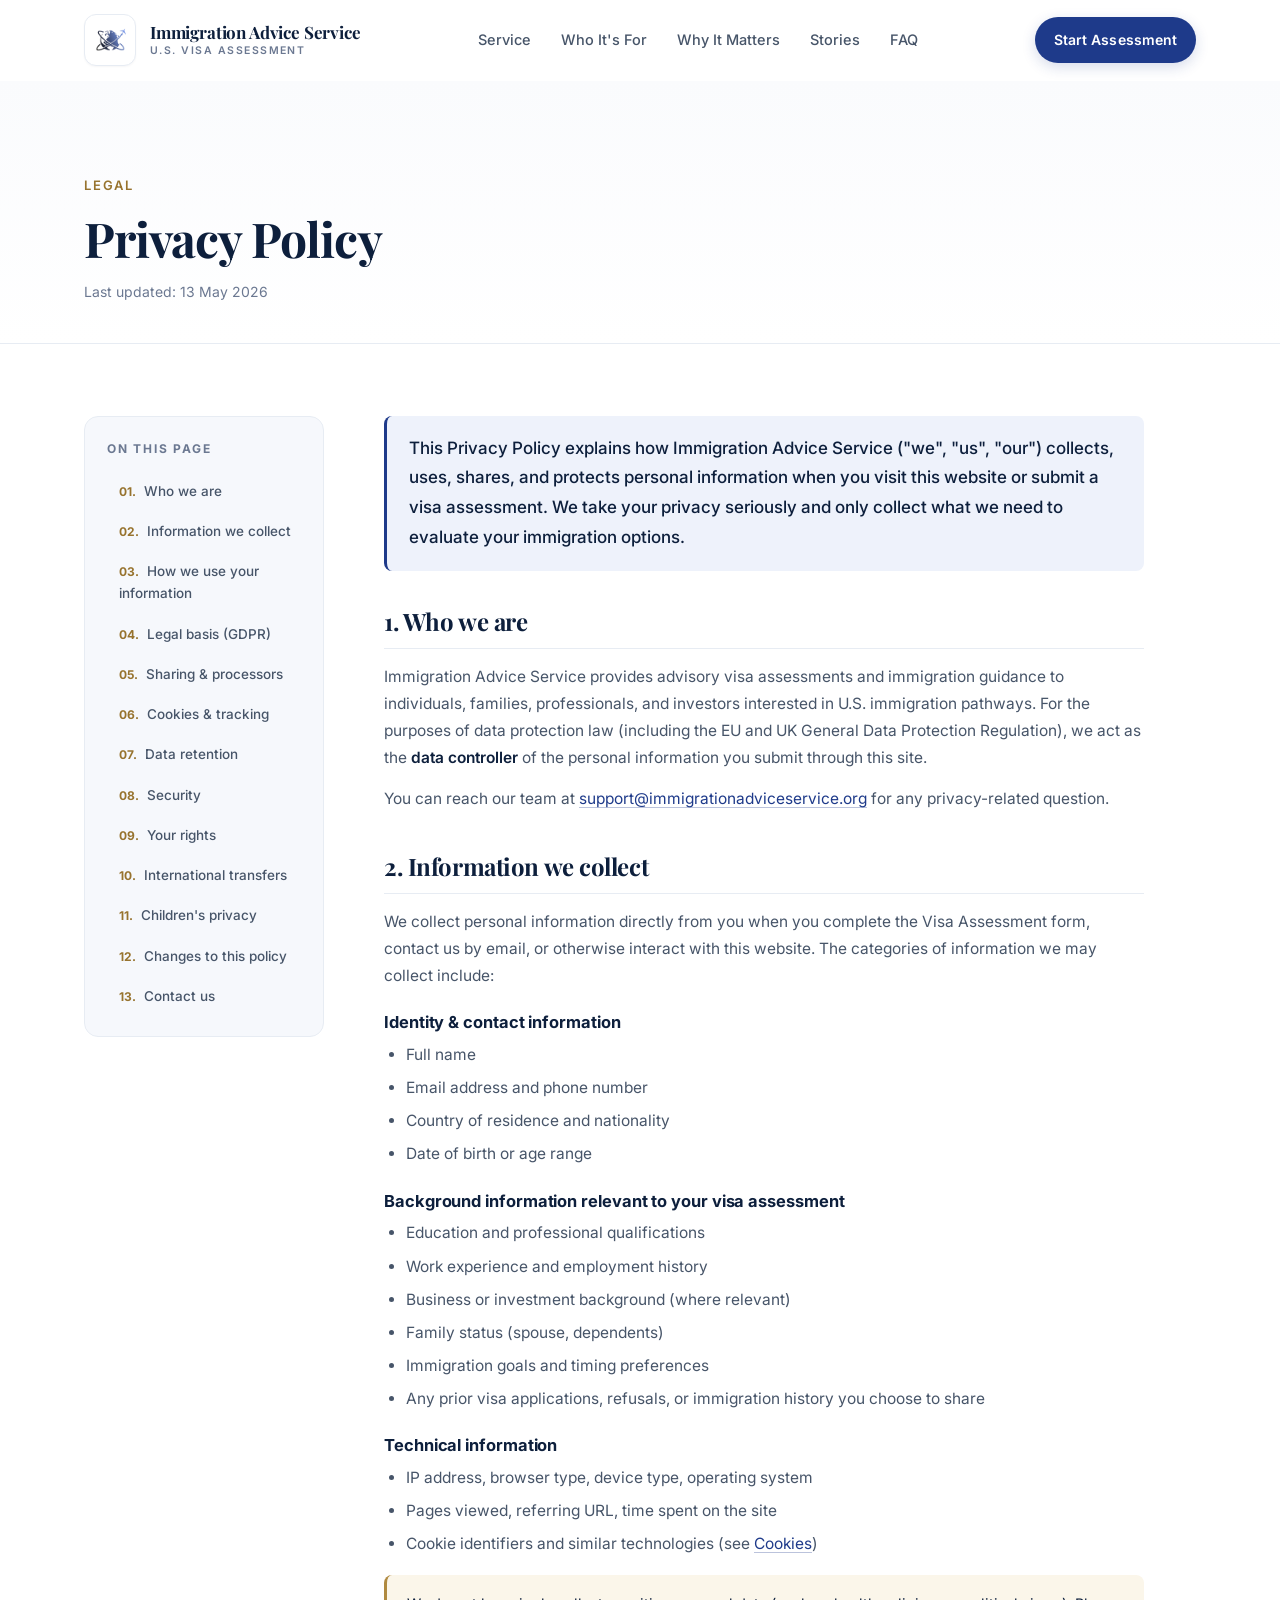
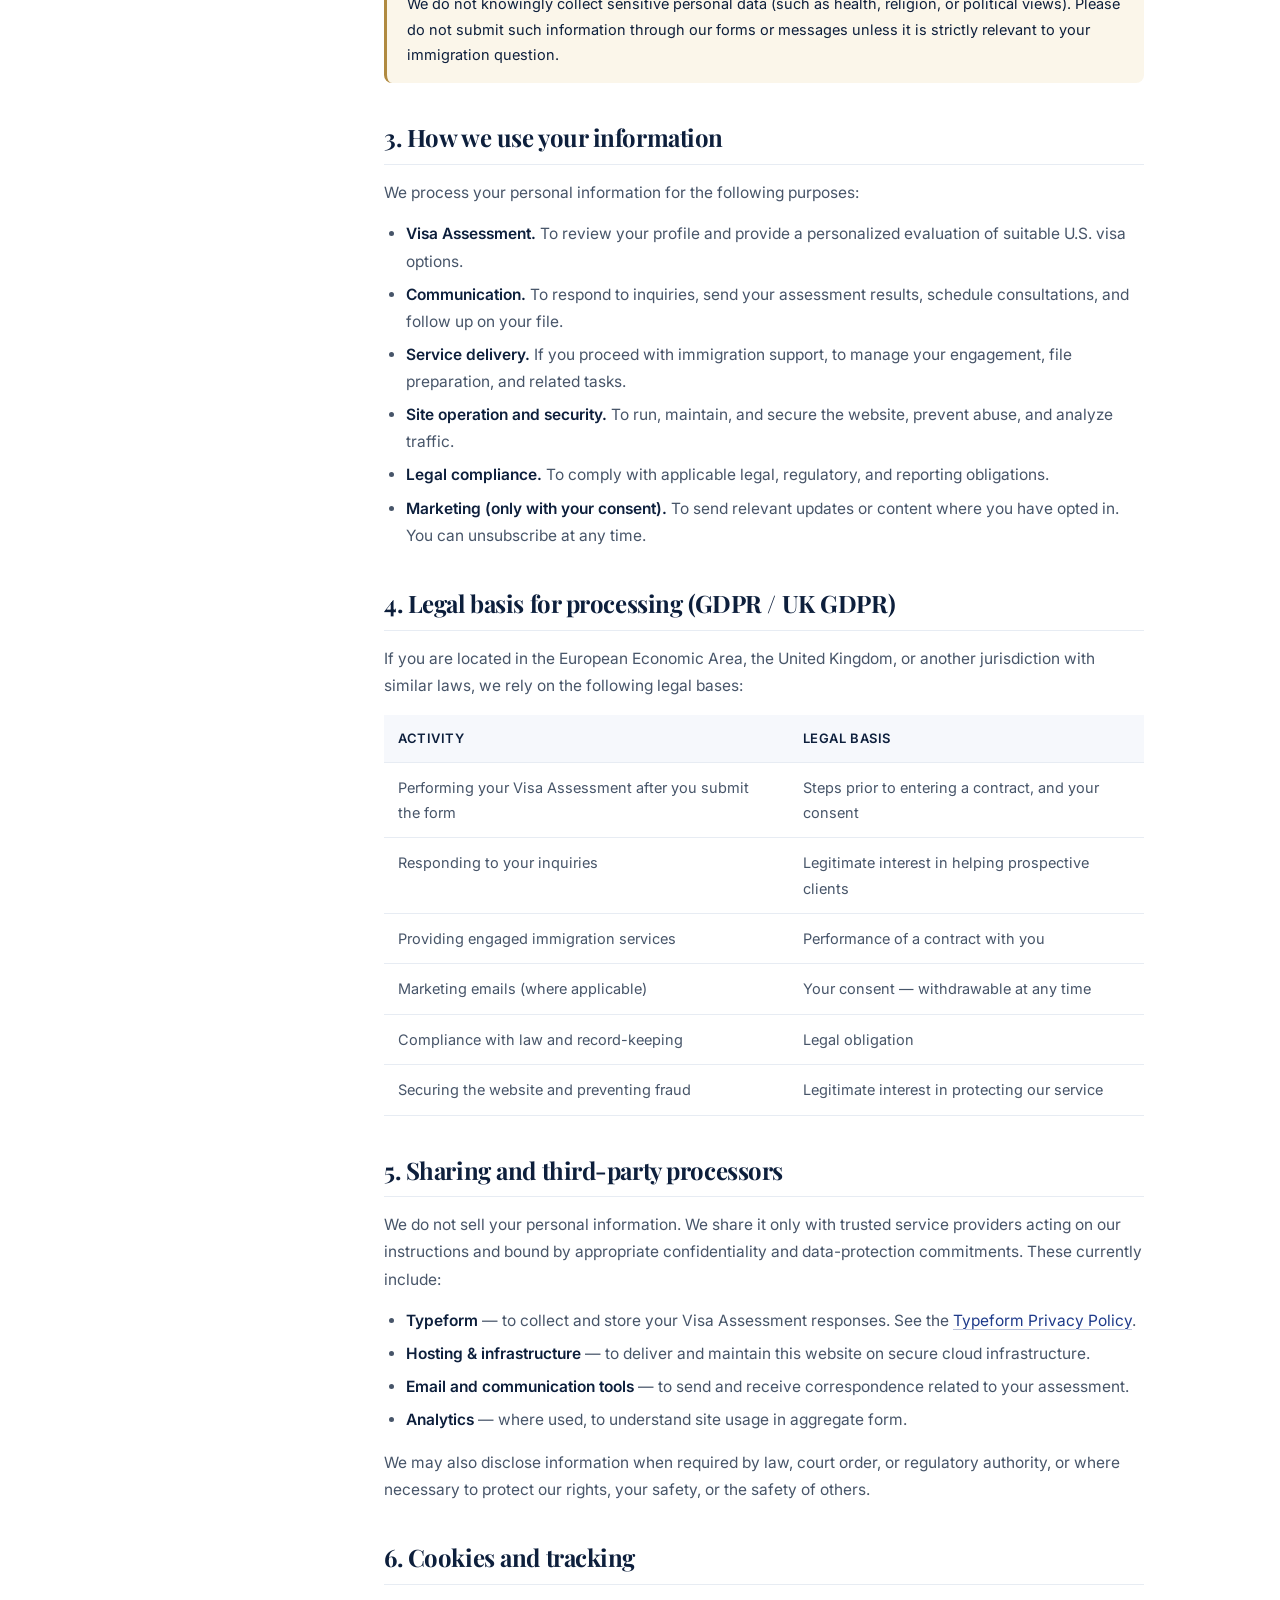
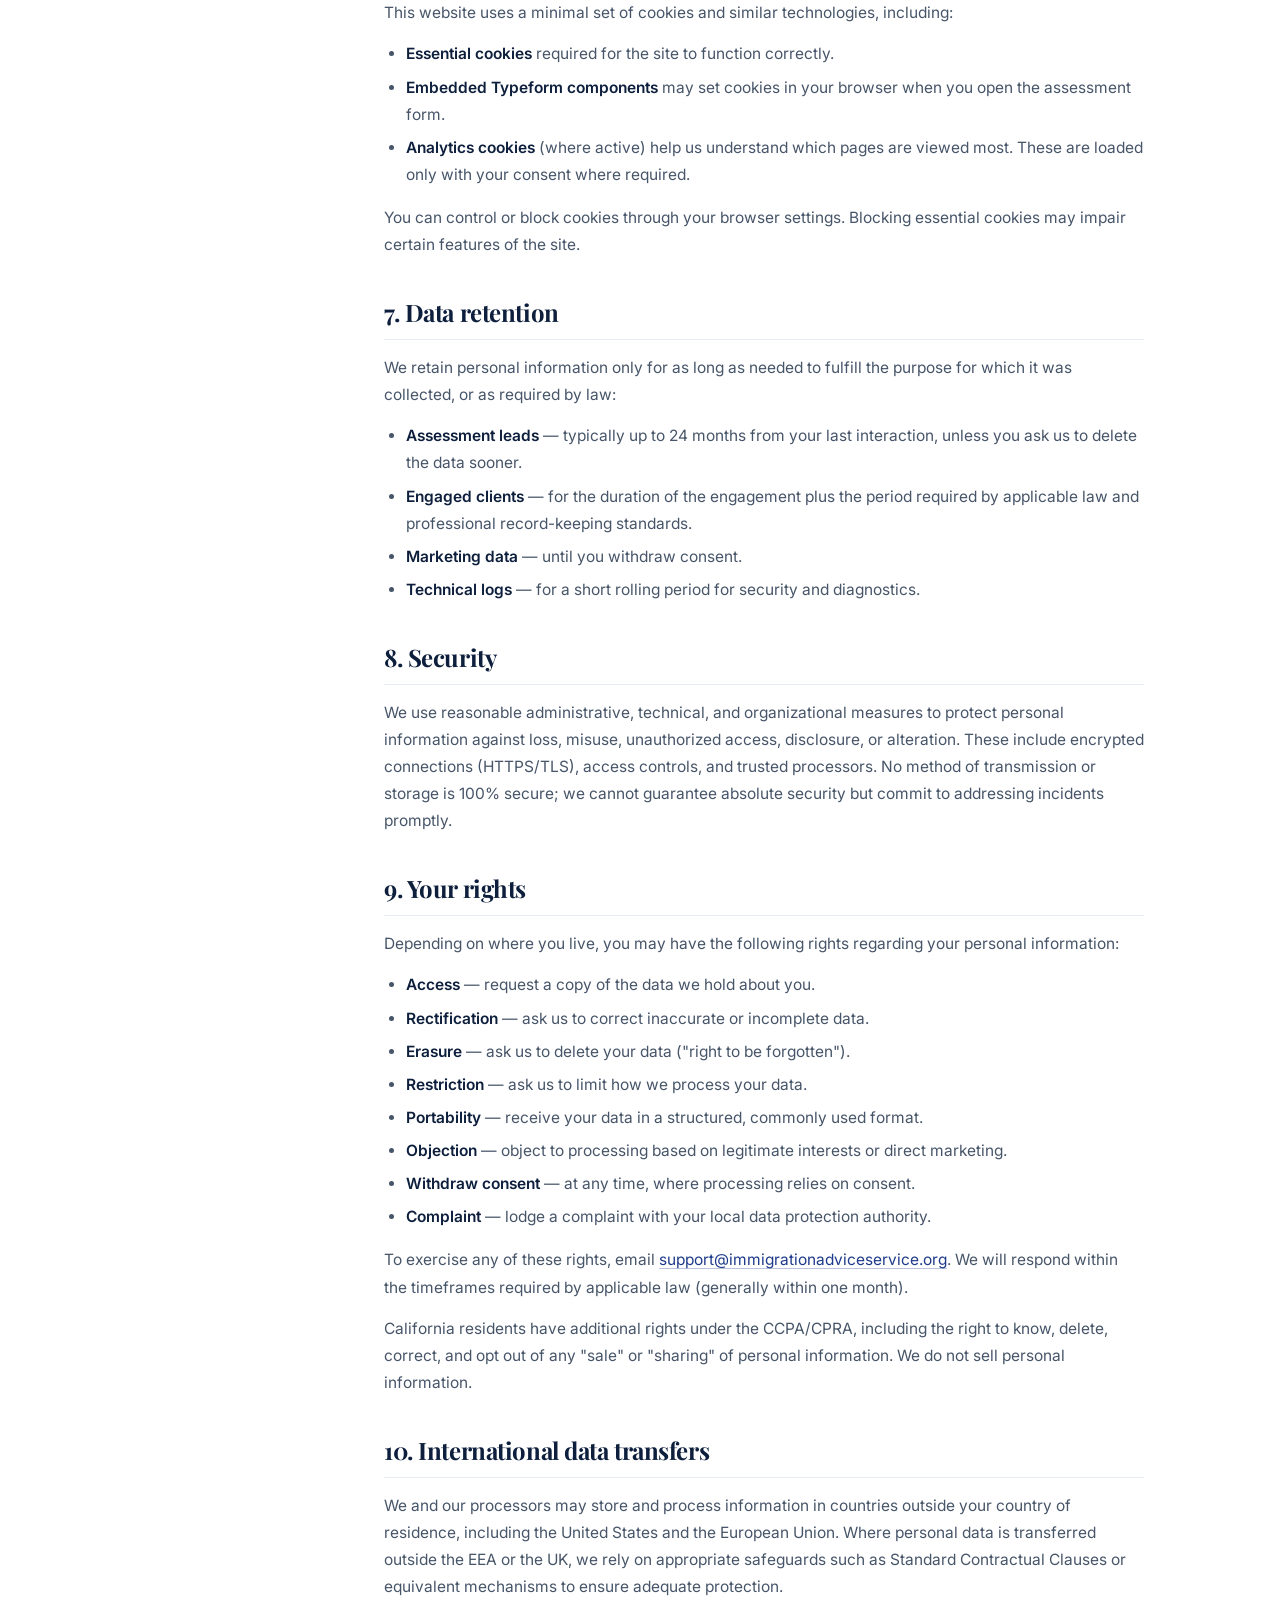
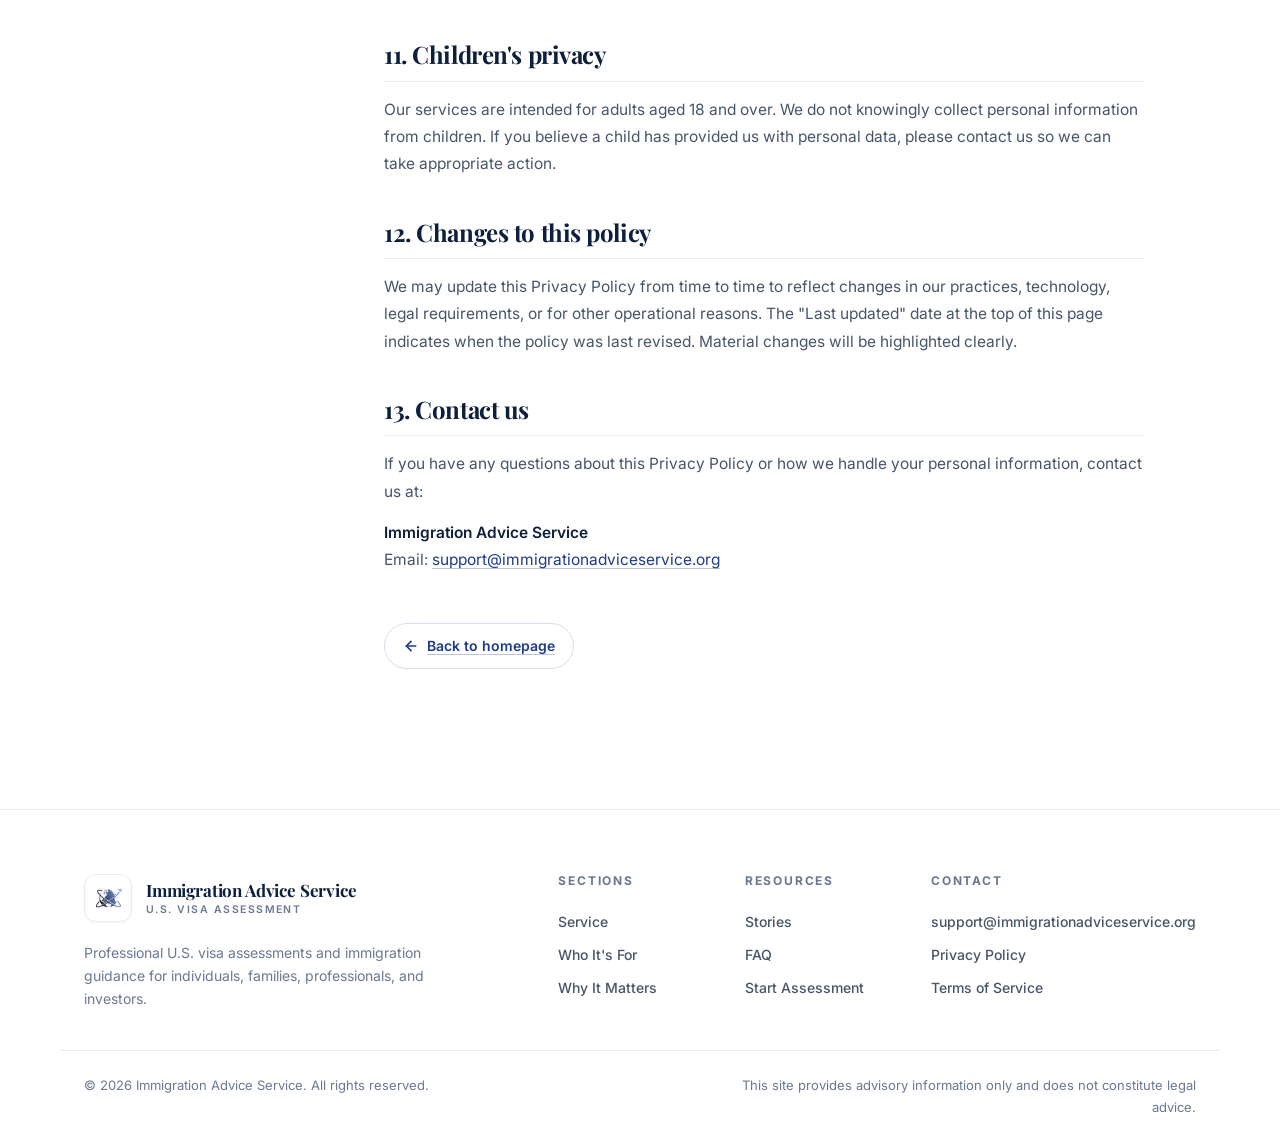
==== privacy.html @ 9b359d8d "Add Privacy Policy and Terms of Service pages - New privacy.html with GDPR, UK GDPR and CCPA-aligned" ====
<!DOCTYPE html>
<html lang="en">
<head>
  <meta charset="UTF-8" />
  <meta name="viewport" content="width=device-width, initial-scale=1.0" />
  <meta name="theme-color" content="#0b2545" />
  <title>Privacy Policy — Immigration Advice Service</title>
  <meta name="description" content="How Immigration Advice Service collects, uses, and protects personal data submitted through visa assessments and other site interactions." />
  <meta name="robots" content="index, follow" />
  <link rel="icon" type="image/png" href="logo.png" />
  <link rel="preconnect" href="https://fonts.googleapis.com" />
  <link rel="preconnect" href="https://fonts.gstatic.com" crossorigin />
  <link href="https://fonts.googleapis.com/css2?family=Inter:wght@400;500;600;700&family=Playfair+Display:wght@600;700&display=swap" rel="stylesheet" />
  <link rel="stylesheet" href="styles.css" />
</head>
<body>

  <!-- ============== HEADER ============== -->
  <header class="site-header" id="siteHeader">
    <div class="container nav-wrap">
      <a href="index.html" class="brand" aria-label="Immigration Advice Service home">
        <span class="brand-logo-wrap">
          <img src="logo.png" alt="" class="brand-logo" width="48" height="48" />
        </span>
        <span class="brand-text">
          <strong>Immigration Advice Service</strong>
          <em>U.S. Visa Assessment</em>
        </span>
      </a>

      <nav class="primary-nav" aria-label="Primary">
        <a href="index.html#service">Service</a>
        <a href="index.html#who">Who It's For</a>
        <a href="index.html#why">Why It Matters</a>
        <a href="index.html#stories">Stories</a>
        <a href="index.html#faq">FAQ</a>
      </nav>

      <div class="nav-cta">
        <a href="https://immiworld.typeform.com/to/nG0FajJG" target="_blank" rel="noopener" data-tf-popup="nG0FajJG" data-tf-iframe-props="title=Visa Assessment" data-tf-medium="snippet" class="btn btn-primary btn-sm">Start Assessment</a>
        <button class="hamburger" id="hamburger" aria-label="Toggle menu" aria-expanded="false" aria-controls="mobileMenu">
          <span></span><span></span><span></span>
        </button>
      </div>
    </div>

    <div class="mobile-menu" id="mobileMenu" hidden>
      <a href="index.html#service">Service</a>
      <a href="index.html#who">Who It's For</a>
      <a href="index.html#why">Why It Matters</a>
      <a href="index.html#stories">Stories</a>
      <a href="index.html#faq">FAQ</a>
      <a href="https://immiworld.typeform.com/to/nG0FajJG" target="_blank" rel="noopener" data-tf-popup="nG0FajJG" data-tf-iframe-props="title=Visa Assessment" data-tf-medium="snippet" class="btn btn-primary">Start Assessment</a>
    </div>
  </header>

  <main>

    <!-- ============== HERO ============== -->
    <section class="legal-hero">
      <div class="container">
        <span class="eyebrow">Legal</span>
        <h1>Privacy Policy</h1>
        <p class="legal-meta">Last updated: 13 May 2026</p>
      </div>
    </section>

    <!-- ============== CONTENT ============== -->
    <section class="legal-section">
      <div class="container">
        <div class="legal-layout">

          <aside class="legal-toc" aria-label="Table of contents">
            <strong>On this page</strong>
            <ol>
              <li><a href="#who-we-are">Who we are</a></li>
              <li><a href="#what-we-collect">Information we collect</a></li>
              <li><a href="#how-we-use">How we use your information</a></li>
              <li><a href="#legal-basis">Legal basis (GDPR)</a></li>
              <li><a href="#sharing">Sharing & processors</a></li>
              <li><a href="#cookies">Cookies & tracking</a></li>
              <li><a href="#retention">Data retention</a></li>
              <li><a href="#security">Security</a></li>
              <li><a href="#your-rights">Your rights</a></li>
              <li><a href="#transfers">International transfers</a></li>
              <li><a href="#children">Children's privacy</a></li>
              <li><a href="#changes">Changes to this policy</a></li>
              <li><a href="#contact">Contact us</a></li>
            </ol>
          </aside>

          <article class="legal-content">

            <p class="lead-text">
              This Privacy Policy explains how Immigration Advice Service ("we", "us", "our") collects, uses, shares, and protects personal information when you visit this website or submit a visa assessment. We take your privacy seriously and only collect what we need to evaluate your immigration options.
            </p>

            <section id="who-we-are">
              <h2>1. Who we are</h2>
              <p>
                Immigration Advice Service provides advisory visa assessments and immigration guidance to individuals, families, professionals, and investors interested in U.S. immigration pathways. For the purposes of data protection law (including the EU and UK General Data Protection Regulation), we act as the <strong>data controller</strong> of the personal information you submit through this site.
              </p>
              <p>
                You can reach our team at <a href="mailto:support@immigrationadviceservice.org">support@immigrationadviceservice.org</a> for any privacy-related question.
              </p>
            </section>

            <section id="what-we-collect">
              <h2>2. Information we collect</h2>
              <p>We collect personal information directly from you when you complete the Visa Assessment form, contact us by email, or otherwise interact with this website. The categories of information we may collect include:</p>

              <h3>Identity & contact information</h3>
              <ul>
                <li>Full name</li>
                <li>Email address and phone number</li>
                <li>Country of residence and nationality</li>
                <li>Date of birth or age range</li>
              </ul>

              <h3>Background information relevant to your visa assessment</h3>
              <ul>
                <li>Education and professional qualifications</li>
                <li>Work experience and employment history</li>
                <li>Business or investment background (where relevant)</li>
                <li>Family status (spouse, dependents)</li>
                <li>Immigration goals and timing preferences</li>
                <li>Any prior visa applications, refusals, or immigration history you choose to share</li>
              </ul>

              <h3>Technical information</h3>
              <ul>
                <li>IP address, browser type, device type, operating system</li>
                <li>Pages viewed, referring URL, time spent on the site</li>
                <li>Cookie identifiers and similar technologies (see <a href="#cookies">Cookies</a>)</li>
              </ul>

              <div class="callout">
                We do not knowingly collect sensitive personal data (such as health, religion, or political views). Please do not submit such information through our forms or messages unless it is strictly relevant to your immigration question.
              </div>
            </section>

            <section id="how-we-use">
              <h2>3. How we use your information</h2>
              <p>We process your personal information for the following purposes:</p>
              <ul>
                <li><strong>Visa Assessment.</strong> To review your profile and provide a personalized evaluation of suitable U.S. visa options.</li>
                <li><strong>Communication.</strong> To respond to inquiries, send your assessment results, schedule consultations, and follow up on your file.</li>
                <li><strong>Service delivery.</strong> If you proceed with immigration support, to manage your engagement, file preparation, and related tasks.</li>
                <li><strong>Site operation and security.</strong> To run, maintain, and secure the website, prevent abuse, and analyze traffic.</li>
                <li><strong>Legal compliance.</strong> To comply with applicable legal, regulatory, and reporting obligations.</li>
                <li><strong>Marketing (only with your consent).</strong> To send relevant updates or content where you have opted in. You can unsubscribe at any time.</li>
              </ul>
            </section>

            <section id="legal-basis">
              <h2>4. Legal basis for processing (GDPR / UK GDPR)</h2>
              <p>If you are located in the European Economic Area, the United Kingdom, or another jurisdiction with similar laws, we rely on the following legal bases:</p>
              <table>
                <thead>
                  <tr><th>Activity</th><th>Legal basis</th></tr>
                </thead>
                <tbody>
                  <tr><td>Performing your Visa Assessment after you submit the form</td><td>Steps prior to entering a contract, and your consent</td></tr>
                  <tr><td>Responding to your inquiries</td><td>Legitimate interest in helping prospective clients</td></tr>
                  <tr><td>Providing engaged immigration services</td><td>Performance of a contract with you</td></tr>
                  <tr><td>Marketing emails (where applicable)</td><td>Your consent — withdrawable at any time</td></tr>
                  <tr><td>Compliance with law and record-keeping</td><td>Legal obligation</td></tr>
                  <tr><td>Securing the website and preventing fraud</td><td>Legitimate interest in protecting our service</td></tr>
                </tbody>
              </table>
            </section>

            <section id="sharing">
              <h2>5. Sharing and third-party processors</h2>
              <p>We do not sell your personal information. We share it only with trusted service providers acting on our instructions and bound by appropriate confidentiality and data-protection commitments. These currently include:</p>
              <ul>
                <li><strong>Typeform</strong> — to collect and store your Visa Assessment responses. See the <a href="https://www.typeform.com/privacy-policy/" target="_blank" rel="noopener">Typeform Privacy Policy</a>.</li>
                <li><strong>Hosting & infrastructure</strong> — to deliver and maintain this website on secure cloud infrastructure.</li>
                <li><strong>Email and communication tools</strong> — to send and receive correspondence related to your assessment.</li>
                <li><strong>Analytics</strong> — where used, to understand site usage in aggregate form.</li>
              </ul>
              <p>We may also disclose information when required by law, court order, or regulatory authority, or where necessary to protect our rights, your safety, or the safety of others.</p>
            </section>

            <section id="cookies">
              <h2>6. Cookies and tracking</h2>
              <p>This website uses a minimal set of cookies and similar technologies, including:</p>
              <ul>
                <li><strong>Essential cookies</strong> required for the site to function correctly.</li>
                <li><strong>Embedded Typeform components</strong> may set cookies in your browser when you open the assessment form.</li>
                <li><strong>Analytics cookies</strong> (where active) help us understand which pages are viewed most. These are loaded only with your consent where required.</li>
              </ul>
              <p>You can control or block cookies through your browser settings. Blocking essential cookies may impair certain features of the site.</p>
            </section>

            <section id="retention">
              <h2>7. Data retention</h2>
              <p>We retain personal information only for as long as needed to fulfill the purpose for which it was collected, or as required by law:</p>
              <ul>
                <li><strong>Assessment leads</strong> — typically up to 24 months from your last interaction, unless you ask us to delete the data sooner.</li>
                <li><strong>Engaged clients</strong> — for the duration of the engagement plus the period required by applicable law and professional record-keeping standards.</li>
                <li><strong>Marketing data</strong> — until you withdraw consent.</li>
                <li><strong>Technical logs</strong> — for a short rolling period for security and diagnostics.</li>
              </ul>
            </section>

            <section id="security">
              <h2>8. Security</h2>
              <p>We use reasonable administrative, technical, and organizational measures to protect personal information against loss, misuse, unauthorized access, disclosure, or alteration. These include encrypted connections (HTTPS/TLS), access controls, and trusted processors. No method of transmission or storage is 100% secure; we cannot guarantee absolute security but commit to addressing incidents promptly.</p>
            </section>

            <section id="your-rights">
              <h2>9. Your rights</h2>
              <p>Depending on where you live, you may have the following rights regarding your personal information:</p>
              <ul>
                <li><strong>Access</strong> — request a copy of the data we hold about you.</li>
                <li><strong>Rectification</strong> — ask us to correct inaccurate or incomplete data.</li>
                <li><strong>Erasure</strong> — ask us to delete your data ("right to be forgotten").</li>
                <li><strong>Restriction</strong> — ask us to limit how we process your data.</li>
                <li><strong>Portability</strong> — receive your data in a structured, commonly used format.</li>
                <li><strong>Objection</strong> — object to processing based on legitimate interests or direct marketing.</li>
                <li><strong>Withdraw consent</strong> — at any time, where processing relies on consent.</li>
                <li><strong>Complaint</strong> — lodge a complaint with your local data protection authority.</li>
              </ul>
              <p>To exercise any of these rights, email <a href="mailto:support@immigrationadviceservice.org">support@immigrationadviceservice.org</a>. We will respond within the timeframes required by applicable law (generally within one month).</p>
              <p>California residents have additional rights under the CCPA/CPRA, including the right to know, delete, correct, and opt out of any "sale" or "sharing" of personal information. We do not sell personal information.</p>
            </section>

            <section id="transfers">
              <h2>10. International data transfers</h2>
              <p>We and our processors may store and process information in countries outside your country of residence, including the United States and the European Union. Where personal data is transferred outside the EEA or the UK, we rely on appropriate safeguards such as Standard Contractual Clauses or equivalent mechanisms to ensure adequate protection.</p>
            </section>

            <section id="children">
              <h2>11. Children's privacy</h2>
              <p>Our services are intended for adults aged 18 and over. We do not knowingly collect personal information from children. If you believe a child has provided us with personal data, please contact us so we can take appropriate action.</p>
            </section>

            <section id="changes">
              <h2>12. Changes to this policy</h2>
              <p>We may update this Privacy Policy from time to time to reflect changes in our practices, technology, legal requirements, or for other operational reasons. The "Last updated" date at the top of this page indicates when the policy was last revised. Material changes will be highlighted clearly.</p>
            </section>

            <section id="contact">
              <h2>13. Contact us</h2>
              <p>If you have any questions about this Privacy Policy or how we handle your personal information, contact us at:</p>
              <p>
                <strong>Immigration Advice Service</strong><br />
                Email: <a href="mailto:support@immigrationadviceservice.org">support@immigrationadviceservice.org</a>
              </p>
              <a href="index.html" class="legal-back">
                <svg width="16" height="16" viewBox="0 0 24 24" fill="none" stroke="currentColor" stroke-width="2.5" stroke-linecap="round" stroke-linejoin="round"><path d="M19 12H5"/><path d="m12 19-7-7 7-7"/></svg>
                Back to homepage
              </a>
            </section>

          </article>
        </div>
      </div>
    </section>

  </main>

  <!-- ============== FOOTER ============== -->
  <footer class="site-footer">
    <div class="container footer-inner">
      <div class="footer-brand">
        <a href="index.html" class="brand">
          <span class="brand-logo-wrap">
            <img src="logo.png" alt="" class="brand-logo" width="44" height="44" />
          </span>
          <span class="brand-text">
            <strong>Immigration Advice Service</strong>
            <em>U.S. Visa Assessment</em>
          </span>
        </a>
        <p>Professional U.S. visa assessments and immigration guidance for individuals, families, professionals, and investors.</p>
      </div>

      <div class="footer-cols">
        <div class="footer-col">
          <h4>Sections</h4>
          <a href="index.html#service">Service</a>
          <a href="index.html#who">Who It's For</a>
          <a href="index.html#why">Why It Matters</a>
        </div>
        <div class="footer-col">
          <h4>Resources</h4>
          <a href="index.html#stories">Stories</a>
          <a href="index.html#faq">FAQ</a>
          <a href="https://immiworld.typeform.com/to/nG0FajJG" target="_blank" rel="noopener" data-tf-popup="nG0FajJG" data-tf-iframe-props="title=Visa Assessment" data-tf-medium="snippet">Start Assessment</a>
        </div>
        <div class="footer-col">
          <h4>Contact</h4>
          <a href="mailto:support@immigrationadviceservice.org">support@immigrationadviceservice.org</a>
          <a href="privacy.html">Privacy Policy</a>
          <a href="terms.html">Terms of Service</a>
        </div>
      </div>
    </div>

    <div class="container footer-bottom">
      <span>© <span id="year"></span> Immigration Advice Service. All rights reserved.</span>
      <span class="footer-disclaimer">This site provides advisory information only and does not constitute legal advice.</span>
    </div>
  </footer>

  <script src="//embed.typeform.com/next/embed.js" async></script>
  <script src="script.js"></script>
</body>
</html>
---- styles.css ----
/* =========================================================
   Visa Assessment — clean, professional light landing page
   ========================================================= */

/* ---------- TOKENS ---------- */
:root {
  --bg: #ffffff;
  --bg-soft: #f6f8fc;
  --surface: #ffffff;
  --border: #e7ecf3;
  --border-strong: #d6deeb;

  --text: #0d1f3c;
  --text-soft: #475569;
  --text-muted: #6b7891;

  --primary: #1e3a8a;
  --primary-600: #1a3278;
  --primary-700: #142a64;
  --primary-50: #eef2fb;
  --primary-100: #dde5f5;

  --accent: #b08a40;
  --accent-600: #97732e;
  --accent-50: #fbf6ea;

  --success: #15803d;
  --success-50: #ebf6ef;

  --radius-sm: 10px;
  --radius: 14px;
  --radius-lg: 20px;
  --shadow-xs: 0 1px 2px rgba(13, 31, 60, 0.04);
  --shadow-sm: 0 2px 8px rgba(13, 31, 60, 0.05);
  --shadow: 0 8px 24px rgba(13, 31, 60, 0.07);
  --shadow-lg: 0 20px 50px rgba(13, 31, 60, 0.1);

  --ease: cubic-bezier(0.4, 0, 0.2, 1);
  --ease-out: cubic-bezier(0.22, 1, 0.36, 1);

  --container: 1160px;
  --container-narrow: 820px;
  --section-pad: clamp(72px, 9vw, 130px);

  --font-sans: 'Inter', -apple-system, BlinkMacSystemFont, 'Segoe UI', Roboto, sans-serif;
  --font-serif: 'Playfair Display', Georgia, serif;
}

/* ---------- BASE ---------- */
*, *::before, *::after { box-sizing: border-box; }

html { scroll-behavior: smooth; -webkit-text-size-adjust: 100%; }

body {
  margin: 0;
  font-family: var(--font-sans);
  font-size: 16px;
  line-height: 1.65;
  color: var(--text);
  background: var(--bg);
  -webkit-font-smoothing: antialiased;
  -moz-osx-font-smoothing: grayscale;
  overflow-x: hidden;
}

img, svg { display: block; max-width: 100%; }

a {
  color: var(--primary);
  text-decoration: none;
  transition: color .2s var(--ease);
}
a:hover { color: var(--primary-600); }

h1, h2, h3, h4 {
  font-family: var(--font-serif);
  color: var(--text);
  line-height: 1.2;
  letter-spacing: -0.018em;
  margin: 0 0 .4em;
  font-weight: 700;
}

p { margin: 0 0 1em; color: var(--text-soft); }
p:last-child { margin-bottom: 0; }

.container {
  width: 100%;
  max-width: var(--container);
  margin: 0 auto;
  padding: 0 24px;
}
.container-narrow { max-width: var(--container-narrow); }

::selection { background: var(--primary-100); color: var(--primary-700); }

/* ---------- BUTTONS ---------- */
.btn {
  display: inline-flex;
  align-items: center;
  justify-content: center;
  gap: 10px;
  padding: 13px 24px;
  border: 1.5px solid transparent;
  border-radius: 999px;
  font: inherit;
  font-weight: 600;
  font-size: 15px;
  letter-spacing: .005em;
  cursor: pointer;
  text-decoration: none;
  white-space: nowrap;
  transition:
    transform .2s var(--ease-out),
    box-shadow .25s var(--ease-out),
    background-color .25s var(--ease),
    color .25s var(--ease),
    border-color .25s var(--ease);
}
.btn svg { transition: transform .25s var(--ease-out); }
.btn:hover svg { transform: translateX(3px); }

.btn-sm { padding: 10px 18px; font-size: 14px; }
.btn-lg { padding: 16px 30px; font-size: 16px; }

.btn-primary {
  background: var(--primary);
  color: #fff;
  box-shadow: 0 4px 14px rgba(30, 58, 138, 0.18);
}
.btn-primary:hover {
  background: var(--primary-600);
  color: #fff;
  transform: translateY(-1px);
  box-shadow: 0 8px 20px rgba(30, 58, 138, 0.24);
}

.btn-ghost {
  background: transparent;
  color: var(--text);
  border-color: var(--border-strong);
}
.btn-ghost:hover {
  background: var(--bg-soft);
  color: var(--primary);
  border-color: var(--primary);
}

.btn-gold {
  background: var(--accent);
  color: #fff;
  box-shadow: 0 4px 14px rgba(176, 138, 64, 0.3);
}
.btn-gold:hover {
  background: var(--accent-600);
  color: #fff;
  transform: translateY(-1px);
  box-shadow: 0 8px 20px rgba(176, 138, 64, 0.4);
}

.btn-outline-light {
  background: transparent;
  color: #fff;
  border-color: rgba(255,255,255,.35);
}
.btn-outline-light:hover {
  background: rgba(255,255,255,.08);
  border-color: #fff;
  color: #fff;
}

/* ---------- HEADER ---------- */
.site-header {
  position: sticky;
  top: 0;
  z-index: 50;
  background: rgba(255, 255, 255, 0.78);
  backdrop-filter: saturate(180%) blur(14px);
  -webkit-backdrop-filter: saturate(180%) blur(14px);
  border-bottom: 1px solid transparent;
  transition: background .3s, border-color .3s, box-shadow .3s;
}
.site-header.scrolled {
  background: rgba(255, 255, 255, 0.95);
  border-bottom-color: var(--border);
}

.nav-wrap {
  display: flex;
  align-items: center;
  justify-content: space-between;
  gap: 24px;
  padding-top: 14px;
  padding-bottom: 14px;
}

.brand {
  display: inline-flex;
  align-items: center;
  gap: 14px;
  color: var(--text);
  font-weight: 700;
  transition: opacity .2s var(--ease);
}
.brand:hover { opacity: .85; color: var(--text); }
.brand-logo-wrap {
  display: grid;
  place-items: center;
  width: 52px;
  height: 52px;
  border-radius: 12px;
  background: #ffffff;
  border: 1px solid var(--border);
  box-shadow: var(--shadow-xs);
  flex-shrink: 0;
  transition: box-shadow .25s var(--ease), border-color .25s var(--ease);
}
.brand:hover .brand-logo-wrap {
  box-shadow: var(--shadow-sm);
  border-color: var(--border-strong);
}
.brand-logo {
  width: 38px;
  height: 38px;
  object-fit: contain;
  display: block;
}
.brand-text { display: flex; flex-direction: column; line-height: 1.2; }
.brand-text strong {
  font-family: var(--font-serif);
  font-size: 17px;
  letter-spacing: -.01em;
  color: var(--text);
  font-weight: 700;
}
.brand-text em {
  font-style: normal;
  font-size: 10.5px;
  color: var(--text-muted);
  text-transform: uppercase;
  letter-spacing: .14em;
  font-weight: 600;
  margin-top: 3px;
}

.primary-nav { display: flex; align-items: center; gap: 2px; }
.primary-nav a {
  color: var(--text-soft);
  font-weight: 500;
  font-size: 14.5px;
  padding: 9px 14px;
  border-radius: 8px;
  transition: color .2s, background-color .2s;
}
.primary-nav a:hover { color: var(--primary); background: var(--primary-50); }

.nav-cta { display: flex; align-items: center; gap: 12px; }

.hamburger {
  display: none;
  width: 42px; height: 42px;
  border: 1px solid var(--border-strong);
  background: #fff;
  border-radius: 10px;
  cursor: pointer;
  padding: 0;
  position: relative;
}
.hamburger span {
  position: absolute;
  left: 11px; right: 11px;
  height: 2px;
  background: var(--text);
  border-radius: 2px;
  transition: transform .3s var(--ease), opacity .2s, top .3s;
}
.hamburger span:nth-child(1) { top: 14px; }
.hamburger span:nth-child(2) { top: 20px; }
.hamburger span:nth-child(3) { top: 26px; }
.hamburger.open span:nth-child(1) { top: 20px; transform: rotate(45deg); }
.hamburger.open span:nth-child(2) { opacity: 0; }
.hamburger.open span:nth-child(3) { top: 20px; transform: rotate(-45deg); }

.mobile-menu {
  display: none;
  flex-direction: column;
  gap: 2px;
  padding: 14px 24px 22px;
  background: #fff;
  border-bottom: 1px solid var(--border);
  box-shadow: var(--shadow);
}
.mobile-menu a {
  padding: 14px 8px;
  font-weight: 500;
  color: var(--text);
  border-bottom: 1px solid var(--border);
}
.mobile-menu a:last-child { border: none; margin-top: 10px; }
.mobile-menu.open { display: flex; }

/* ---------- HERO ---------- */
.hero {
  position: relative;
  padding: clamp(70px, 9vw, 120px) 0 clamp(70px, 9vw, 120px);
  overflow: hidden;
  isolation: isolate;
}
.hero-bg {
  position: absolute;
  inset: 0;
  z-index: -1;
  background:
    radial-gradient(ellipse 80% 60% at 80% 0%, rgba(30, 58, 138, 0.06) 0%, transparent 60%),
    radial-gradient(ellipse 60% 50% at 0% 100%, rgba(176, 138, 64, 0.05) 0%, transparent 60%),
    linear-gradient(180deg, #fafbfd 0%, #ffffff 100%);
}

.hero-inner {
  display: grid;
  grid-template-columns: 1.05fr 1fr;
  gap: 70px;
  align-items: center;
}

.eyebrow {
  display: inline-block;
  font-size: 13px;
  font-weight: 600;
  letter-spacing: .12em;
  text-transform: uppercase;
  color: var(--accent-600);
  margin-bottom: 22px;
}

.hero-title {
  font-size: clamp(2.2rem, 4.6vw, 3.5rem);
  margin-bottom: 22px;
  line-height: 1.15;
}
.title-accent {
  color: var(--primary);
  font-style: italic;
  display: inline;
}

.hero-sub {
  font-size: clamp(1rem, 1.25vw, 1.13rem);
  color: var(--text-soft);
  max-width: 540px;
  margin-bottom: 36px;
  line-height: 1.7;
}

.hero-ctas {
  display: flex;
  flex-wrap: wrap;
  gap: 12px;
}

/* Hero visual — clean assessment preview card */
.hero-visual {
  display: flex;
  justify-content: center;
  align-items: center;
}

.assessment-card {
  background: #fff;
  border: 1px solid var(--border);
  border-radius: var(--radius-lg);
  padding: 32px;
  width: 100%;
  max-width: 420px;
  box-shadow: var(--shadow-lg);
  position: relative;
  transition: transform .5s var(--ease-out);
}
.assessment-card:hover { transform: translateY(-4px); }

.assessment-head {
  display: flex;
  align-items: center;
  gap: 14px;
  padding-bottom: 22px;
  margin-bottom: 8px;
  border-bottom: 1px solid var(--border);
}
.assessment-head img {
  width: 48px; height: 48px;
  object-fit: contain;
}
.assessment-head div { display: flex; flex-direction: column; }
.assessment-head span {
  font-size: 11px;
  text-transform: uppercase;
  letter-spacing: .14em;
  color: var(--text-muted);
  font-weight: 600;
}
.assessment-head strong {
  font-family: var(--font-serif);
  font-size: 20px;
  color: var(--text);
  font-weight: 700;
  margin-top: 2px;
}

.assessment-row {
  display: flex;
  justify-content: space-between;
  align-items: center;
  padding: 14px 0;
  border-bottom: 1px solid var(--border);
}
.assessment-row:last-of-type { border-bottom: none; }
.assessment-row .lbl {
  font-size: 12px;
  text-transform: uppercase;
  letter-spacing: .1em;
  color: var(--text-muted);
  font-weight: 600;
}
.assessment-row .val {
  font-weight: 600;
  font-size: 14.5px;
  color: var(--text);
}
.val-pill {
  color: var(--success);
  background: var(--success-50);
  padding: 4px 12px;
  border-radius: 999px;
  font-size: 13px;
  font-weight: 600;
}

.assessment-progress {
  margin-top: 14px;
  padding-top: 16px;
  border-top: 1px solid var(--border);
}
.progress-label {
  display: flex;
  justify-content: space-between;
  font-size: 13px;
  font-weight: 600;
  color: var(--text-soft);
  margin-bottom: 10px;
}
.progress-pct { color: var(--primary); }
.progress-track {
  height: 6px;
  background: var(--bg-soft);
  border-radius: 999px;
  overflow: hidden;
}
.progress-fill {
  width: 0%;
  height: 100%;
  background: var(--primary);
  border-radius: 999px;
  animation: fillBar 1.4s var(--ease-out) .3s forwards;
}
@keyframes fillBar { to { width: 92%; } }

/* ---------- SECTIONS ---------- */
.section {
  padding: var(--section-pad) 0;
  position: relative;
}
.section-tint { background: var(--bg-soft); }

.section-header {
  text-align: center;
  max-width: 700px;
  margin: 0 auto clamp(48px, 5vw, 64px);
}
.section-eyebrow {
  display: inline-block;
  font-size: 13px;
  font-weight: 600;
  letter-spacing: .14em;
  text-transform: uppercase;
  color: var(--accent-600);
  margin-bottom: 14px;
}
.section-title {
  font-size: clamp(1.8rem, 3.2vw, 2.5rem);
  margin: 0 0 16px;
  color: var(--text);
}
.section-lead {
  font-size: 16.5px;
  color: var(--text-muted);
  max-width: 580px;
  margin: 0 auto;
  line-height: 1.7;
}

.section-cta {
  text-align: center;
  margin-top: clamp(48px, 5vw, 64px);
}

/* Two-col layouts */
.two-col {
  display: grid;
  grid-template-columns: 1fr 1fr;
  gap: 70px;
  align-items: center;
}
.col-text .section-eyebrow { display: inline-block; margin-bottom: 12px; }
.col-text .section-title {
  text-align: left;
  margin-bottom: 18px;
  font-size: clamp(1.8rem, 3vw, 2.3rem);
}
.lead {
  font-size: 1.13rem;
  font-weight: 500;
  color: var(--text);
  margin-bottom: 18px;
  line-height: 1.6;
}
.col-text .btn { margin-top: 12px; }

/* Process steps */
.process-steps {
  list-style: none;
  padding: 32px 36px;
  margin: 0;
  display: flex;
  flex-direction: column;
  gap: 24px;
  background: #fff;
  border: 1px solid var(--border);
  border-radius: var(--radius-lg);
  box-shadow: var(--shadow-sm);
}
.process-steps li {
  display: flex;
  gap: 16px;
  align-items: flex-start;
}
.step-num {
  flex-shrink: 0;
  width: 36px;
  height: 36px;
  background: var(--primary-50);
  color: var(--primary);
  display: grid;
  place-items: center;
  border-radius: 10px;
  font-weight: 700;
  font-family: var(--font-serif);
  font-size: 15px;
}
.process-steps strong {
  display: block;
  color: var(--text);
  font-size: 15.5px;
  margin-bottom: 2px;
  font-weight: 600;
}
.process-steps p {
  font-size: 14.5px;
  color: var(--text-muted);
  margin: 0;
  line-height: 1.55;
}

/* ---------- WHO ---------- */
.who-grid {
  display: grid;
  grid-template-columns: repeat(3, 1fr);
  gap: 20px;
}
.who-card {
  background: #fff;
  border: 1px solid var(--border);
  border-radius: var(--radius);
  padding: 30px;
  transition: transform .35s var(--ease-out), border-color .25s, box-shadow .35s;
}
.who-card:hover {
  transform: translateY(-3px);
  border-color: var(--border-strong);
  box-shadow: var(--shadow-sm);
}
.who-icon {
  width: 44px;
  height: 44px;
  display: grid;
  place-items: center;
  border-radius: 10px;
  background: var(--primary-50);
  color: var(--primary);
  margin-bottom: 18px;
}
.who-card h3 {
  font-size: 1.1rem;
  margin-bottom: 8px;
  font-family: var(--font-sans);
  font-weight: 700;
  letter-spacing: -.005em;
}
.who-card p {
  font-size: 14.5px;
  color: var(--text-muted);
  margin: 0;
  line-height: 1.6;
}

/* ---------- WHY IT MATTERS ---------- */
.why-grid {
  display: grid;
  grid-template-columns: repeat(3, 1fr);
  gap: 0;
  background: #fff;
  border: 1px solid var(--border);
  border-radius: var(--radius-lg);
  overflow: hidden;
  box-shadow: var(--shadow-sm);
}
.why-card {
  padding: 32px;
  border-right: 1px solid var(--border);
  border-bottom: 1px solid var(--border);
  transition: background .25s var(--ease);
}
.why-card:hover { background: var(--bg-soft); }
.why-card:nth-child(3n) { border-right: none; }
.why-card:nth-last-child(-n+3) { border-bottom: none; }
.why-card h3 {
  font-size: 1.1rem;
  margin-bottom: 10px;
  font-family: var(--font-sans);
  font-weight: 700;
  letter-spacing: -.005em;
  position: relative;
  padding-left: 18px;
}
.why-card h3::before {
  content: "";
  position: absolute;
  left: 0;
  top: 8px;
  width: 8px;
  height: 8px;
  background: var(--accent);
  border-radius: 50%;
}
.why-card p {
  font-size: 14.5px;
  color: var(--text-muted);
  margin: 0;
  padding-left: 18px;
  line-height: 1.65;
}

/* ---------- WHY CHOOSE US (features) ---------- */
.features-grid {
  display: grid;
  grid-template-columns: repeat(3, 1fr);
  gap: 22px;
}
.feature {
  background: #fff;
  border: 1px solid var(--border);
  border-radius: var(--radius);
  padding: 28px;
  display: flex;
  flex-direction: column;
  gap: 14px;
  transition: transform .35s var(--ease-out), border-color .25s, box-shadow .35s;
}
.feature:hover {
  transform: translateY(-3px);
  border-color: var(--border-strong);
  box-shadow: var(--shadow-sm);
}
.feature-icon {
  width: 42px;
  height: 42px;
  display: grid;
  place-items: center;
  border-radius: 10px;
  background: var(--primary-50);
  color: var(--primary);
}
.feature h3 {
  font-size: 1.08rem;
  margin: 0 0 2px;
  font-family: var(--font-sans);
  font-weight: 700;
  letter-spacing: -.005em;
}
.feature p {
  font-size: 14.5px;
  color: var(--text-muted);
  margin: 0;
  line-height: 1.6;
}

/* ---------- STORIES ---------- */
.stories-grid {
  display: grid;
  grid-template-columns: repeat(2, 1fr);
  gap: 24px;
}
.story {
  background: #fff;
  border: 1px solid var(--border);
  border-radius: var(--radius-lg);
  padding: 36px;
  transition: transform .35s var(--ease-out), border-color .25s, box-shadow .35s;
}
.story:hover {
  transform: translateY(-3px);
  border-color: var(--border-strong);
  box-shadow: var(--shadow-sm);
}
.story h3 {
  font-size: 1.4rem;
  margin-bottom: 4px;
  font-family: var(--font-serif);
}
.story-route {
  font-size: 13px;
  color: var(--accent-600);
  font-weight: 600;
  letter-spacing: .04em;
  margin-bottom: 18px;
  text-transform: uppercase;
}
.story p {
  font-size: 14.5px;
  color: var(--text-soft);
  margin-bottom: 14px;
  line-height: 1.65;
}
.story-outcome {
  padding: 14px 16px;
  background: var(--success-50);
  border-left: 3px solid var(--success);
  border-radius: 8px;
  color: #166534 !important;
  font-weight: 500;
  font-size: 14px !important;
  margin: 0 !important;
}

/* ---------- FAQ ---------- */
.faq-list {
  display: flex;
  flex-direction: column;
  gap: 10px;
}
.faq-item {
  background: #fff;
  border: 1px solid var(--border);
  border-radius: var(--radius);
  overflow: hidden;
  transition: border-color .25s, box-shadow .3s;
}
.faq-item[open] {
  border-color: var(--border-strong);
  box-shadow: var(--shadow-sm);
}
.faq-item summary {
  display: flex;
  align-items: center;
  justify-content: space-between;
  gap: 20px;
  padding: 20px 24px;
  cursor: pointer;
  font-weight: 600;
  font-size: 15.5px;
  color: var(--text);
  list-style: none;
  user-select: none;
  transition: background .2s;
}
.faq-item summary::-webkit-details-marker { display: none; }
.faq-item summary:hover { background: var(--bg-soft); }
.faq-icon {
  position: relative;
  width: 20px; height: 20px;
  flex-shrink: 0;
}
.faq-icon::before,
.faq-icon::after {
  content: "";
  position: absolute;
  background: var(--primary);
  border-radius: 2px;
  transition: transform .3s var(--ease);
}
.faq-icon::before { top: 9px; left: 2px; right: 2px; height: 2px; }
.faq-icon::after { left: 9px; top: 2px; bottom: 2px; width: 2px; }
.faq-item[open] .faq-icon::after { transform: rotate(90deg); opacity: 0; }
.faq-body {
  padding: 0 24px 22px;
  color: var(--text-soft);
  font-size: 15px;
  line-height: 1.7;
}

/* ---------- FINAL CTA ---------- */
.final-cta { padding: var(--section-pad) 0; }
.cta-card {
  background: linear-gradient(135deg, var(--primary-700) 0%, var(--primary) 100%);
  border-radius: var(--radius-lg);
  padding: clamp(48px, 6vw, 72px) clamp(32px, 5vw, 60px);
  color: #fff;
  text-align: center;
  box-shadow: 0 30px 60px -20px rgba(30, 58, 138, 0.3);
  position: relative;
  overflow: hidden;
}
.cta-card::before {
  content: "";
  position: absolute;
  top: -100px; right: -100px;
  width: 320px; height: 320px;
  background: radial-gradient(circle, rgba(176, 138, 64, 0.25) 0%, transparent 60%);
  pointer-events: none;
}
.cta-logo {
  width: 64px;
  height: 64px;
  margin: 0 auto 24px;
  display: block;
  background: #fff;
  padding: 10px;
  border-radius: 16px;
  box-shadow: 0 10px 30px rgba(0,0,0,.15);
  position: relative;
}
.cta-card h2 {
  color: #fff;
  font-size: clamp(1.7rem, 2.8vw, 2.4rem);
  margin-bottom: 16px;
  max-width: 700px;
  margin-left: auto;
  margin-right: auto;
  position: relative;
}
.cta-card > p {
  color: rgba(255,255,255,.78);
  font-size: 16.5px;
  max-width: 580px;
  margin: 0 auto 32px;
  line-height: 1.7;
  position: relative;
}
.cta-actions {
  display: flex;
  flex-wrap: wrap;
  gap: 12px;
  justify-content: center;
  position: relative;
}

/* ---------- FOOTER ---------- */
.site-footer {
  background: #fff;
  border-top: 1px solid var(--border);
  padding: 64px 0 28px;
}
.footer-inner {
  display: grid;
  grid-template-columns: 1.3fr 2fr;
  gap: 60px;
  padding-bottom: 40px;
  border-bottom: 1px solid var(--border);
}
.footer-brand .brand-logo-wrap { width: 48px; height: 48px; }
.footer-brand .brand-logo { width: 34px; height: 34px; }
.footer-brand p {
  margin-top: 18px;
  font-size: 14px;
  color: var(--text-muted);
  max-width: 360px;
  line-height: 1.65;
}
.footer-cols {
  display: grid;
  grid-template-columns: repeat(3, 1fr);
  gap: 30px;
}
.footer-col h4 {
  font-family: var(--font-sans);
  font-size: 12px;
  letter-spacing: .15em;
  text-transform: uppercase;
  color: var(--text-muted);
  margin-bottom: 16px;
  font-weight: 700;
}
.footer-col a {
  display: block;
  padding: 5px 0;
  color: var(--text-soft);
  font-size: 14px;
  font-weight: 500;
}
.footer-col a:hover { color: var(--primary); }

.footer-bottom {
  display: flex;
  justify-content: space-between;
  flex-wrap: wrap;
  gap: 14px;
  padding-top: 24px;
  font-size: 13px;
  color: var(--text-muted);
}
.footer-disclaimer { max-width: 460px; text-align: right; }

/* ---------- LEGAL PAGES ---------- */
.legal-hero {
  padding: clamp(56px, 7vw, 90px) 0 clamp(28px, 4vw, 40px);
  background: linear-gradient(180deg, #fafbfd 0%, #ffffff 100%);
  border-bottom: 1px solid var(--border);
}
.legal-hero .eyebrow {
  margin-bottom: 14px;
  font-size: 13px;
  font-weight: 600;
  letter-spacing: .14em;
  text-transform: uppercase;
  color: var(--accent-600);
}
.legal-hero h1 {
  font-size: clamp(2rem, 4vw, 3rem);
  margin-bottom: 12px;
  letter-spacing: -.02em;
}
.legal-hero .legal-meta {
  font-size: 14px;
  color: var(--text-muted);
}
.legal-section {
  padding: clamp(48px, 6vw, 72px) 0 clamp(64px, 8vw, 100px);
}
.legal-layout {
  display: grid;
  grid-template-columns: 240px 1fr;
  gap: 60px;
  align-items: flex-start;
}
.legal-toc {
  position: sticky;
  top: 100px;
  padding: 22px;
  background: var(--bg-soft);
  border: 1px solid var(--border);
  border-radius: var(--radius);
}
.legal-toc strong {
  display: block;
  font-family: var(--font-sans);
  font-size: 12px;
  font-weight: 700;
  letter-spacing: .15em;
  text-transform: uppercase;
  color: var(--text-muted);
  margin-bottom: 14px;
}
.legal-toc ol {
  list-style: none;
  padding: 0;
  margin: 0;
  counter-reset: toc;
  display: flex;
  flex-direction: column;
  gap: 4px;
}
.legal-toc ol li {
  counter-increment: toc;
}
.legal-toc a {
  display: block;
  padding: 7px 10px;
  font-size: 13.5px;
  color: var(--text-soft);
  font-weight: 500;
  border-radius: 6px;
  border-left: 2px solid transparent;
  transition: background .2s, color .2s, border-color .2s;
}
.legal-toc a::before {
  content: counter(toc, decimal-leading-zero) ".";
  color: var(--accent-600);
  font-weight: 700;
  margin-right: 8px;
  font-size: 12px;
}
.legal-toc a:hover,
.legal-toc a.active {
  background: #fff;
  color: var(--primary);
  border-left-color: var(--accent);
}

.legal-content {
  max-width: 760px;
  font-size: 15.5px;
  color: var(--text-soft);
  line-height: 1.75;
}
.legal-content .lead-text {
  font-size: 17px;
  color: var(--text);
  font-weight: 500;
  padding: 18px 22px;
  background: var(--primary-50);
  border-left: 3px solid var(--primary);
  border-radius: 8px;
  margin-bottom: 36px;
}
.legal-content section {
  margin-bottom: 40px;
  scroll-margin-top: 100px;
}
.legal-content h2 {
  font-family: var(--font-serif);
  font-size: 1.5rem;
  color: var(--text);
  margin: 0 0 14px;
  padding-bottom: 12px;
  border-bottom: 1px solid var(--border);
}
.legal-content h3 {
  font-family: var(--font-sans);
  font-size: 16.5px;
  font-weight: 700;
  color: var(--text);
  margin: 24px 0 8px;
  letter-spacing: -.005em;
}
.legal-content p { margin: 0 0 14px; }
.legal-content ul,
.legal-content ol {
  margin: 0 0 16px;
  padding-left: 22px;
}
.legal-content li { margin-bottom: 6px; }
.legal-content strong { color: var(--text); font-weight: 600; }
.legal-content a {
  color: var(--primary);
  text-decoration: underline;
  text-underline-offset: 3px;
  text-decoration-thickness: 1px;
  text-decoration-color: rgba(30, 58, 138, 0.3);
}
.legal-content a:hover { text-decoration-color: var(--primary); }
.legal-content .callout {
  padding: 16px 20px;
  background: var(--accent-50);
  border-left: 3px solid var(--accent);
  border-radius: 8px;
  margin: 18px 0;
  font-size: 14.5px;
  color: var(--text);
}
.legal-content table {
  width: 100%;
  border-collapse: collapse;
  margin: 16px 0 24px;
  font-size: 14.5px;
}
.legal-content th,
.legal-content td {
  text-align: left;
  padding: 12px 14px;
  border-bottom: 1px solid var(--border);
  vertical-align: top;
}
.legal-content th {
  background: var(--bg-soft);
  color: var(--text);
  font-weight: 600;
  font-size: 13px;
  text-transform: uppercase;
  letter-spacing: .04em;
}
.legal-back {
  display: inline-flex;
  align-items: center;
  gap: 8px;
  margin-top: 36px;
  padding: 10px 18px;
  font-size: 14px;
  font-weight: 600;
  color: var(--primary);
  border: 1px solid var(--border-strong);
  border-radius: 999px;
  transition: background .2s, border-color .2s;
}
.legal-back:hover { background: var(--bg-soft); border-color: var(--primary); }

@media (max-width: 1024px) {
  .legal-layout { grid-template-columns: 1fr; gap: 36px; }
  .legal-toc { position: static; }
}

/* ---------- REVEAL ---------- */
.reveal {
  opacity: 0;
  transform: translateY(20px);
  transition: opacity .8s var(--ease-out), transform .8s var(--ease-out);
}
.reveal.in-view {
  opacity: 1;
  transform: translateY(0);
}

@media (prefers-reduced-motion: reduce) {
  *, *::before, *::after {
    animation-duration: .01ms !important;
    transition-duration: .01ms !important;
  }
  .reveal { opacity: 1; transform: none; }
  .progress-fill { width: 92%; }
}

/* ---------- RESPONSIVE ---------- */
@media (max-width: 1024px) {
  .primary-nav { display: none; }
  .hamburger { display: inline-block; }
  .hero-inner { grid-template-columns: 1fr; gap: 50px; }
  .two-col { grid-template-columns: 1fr; gap: 48px; }
  .col-text .section-title { text-align: left; }
  .who-grid, .features-grid { grid-template-columns: repeat(2, 1fr); }
  .why-grid { grid-template-columns: repeat(2, 1fr); }
  .why-card:nth-child(3n) { border-right: 1px solid var(--border); }
  .why-card:nth-child(2n) { border-right: none; }
  .why-card:nth-last-child(-n+3) { border-bottom: 1px solid var(--border); }
  .why-card:nth-last-child(-n+2) { border-bottom: none; }
  .stories-grid { grid-template-columns: 1fr; }
  .footer-inner { grid-template-columns: 1fr; gap: 40px; }
}

@media (max-width: 640px) {
  .container { padding: 0 18px; }
  .hero { padding: 50px 0 60px; }
  .hero-title { font-size: 2rem; }
  .brand { gap: 10px; }
  .brand-logo-wrap { width: 44px; height: 44px; border-radius: 10px; }
  .brand-logo { width: 32px; height: 32px; }
  .brand-text strong { font-size: 14.5px; line-height: 1.15; }
  .brand-text em { display: none; }
  .nav-cta .btn-primary { display: none; }
  .assessment-card { padding: 26px; }
  .who-grid, .features-grid { grid-template-columns: 1fr; }
  .why-grid { grid-template-columns: 1fr; }
  .why-card { border-right: none !important; border-bottom: 1px solid var(--border) !important; }
  .why-card:last-child { border-bottom: none !important; }
  .btn-lg { padding: 14px 24px; font-size: 15px; }
  .footer-cols { grid-template-columns: repeat(2, 1fr); }
  .footer-bottom { flex-direction: column; }
  .footer-disclaimer { text-align: left; }
  .section-title { font-size: 1.65rem; }
  .faq-item summary { padding: 18px 20px; font-size: 15px; }
  .faq-body { padding: 0 20px 18px; }
  .cta-card { padding: 40px 28px; }
}
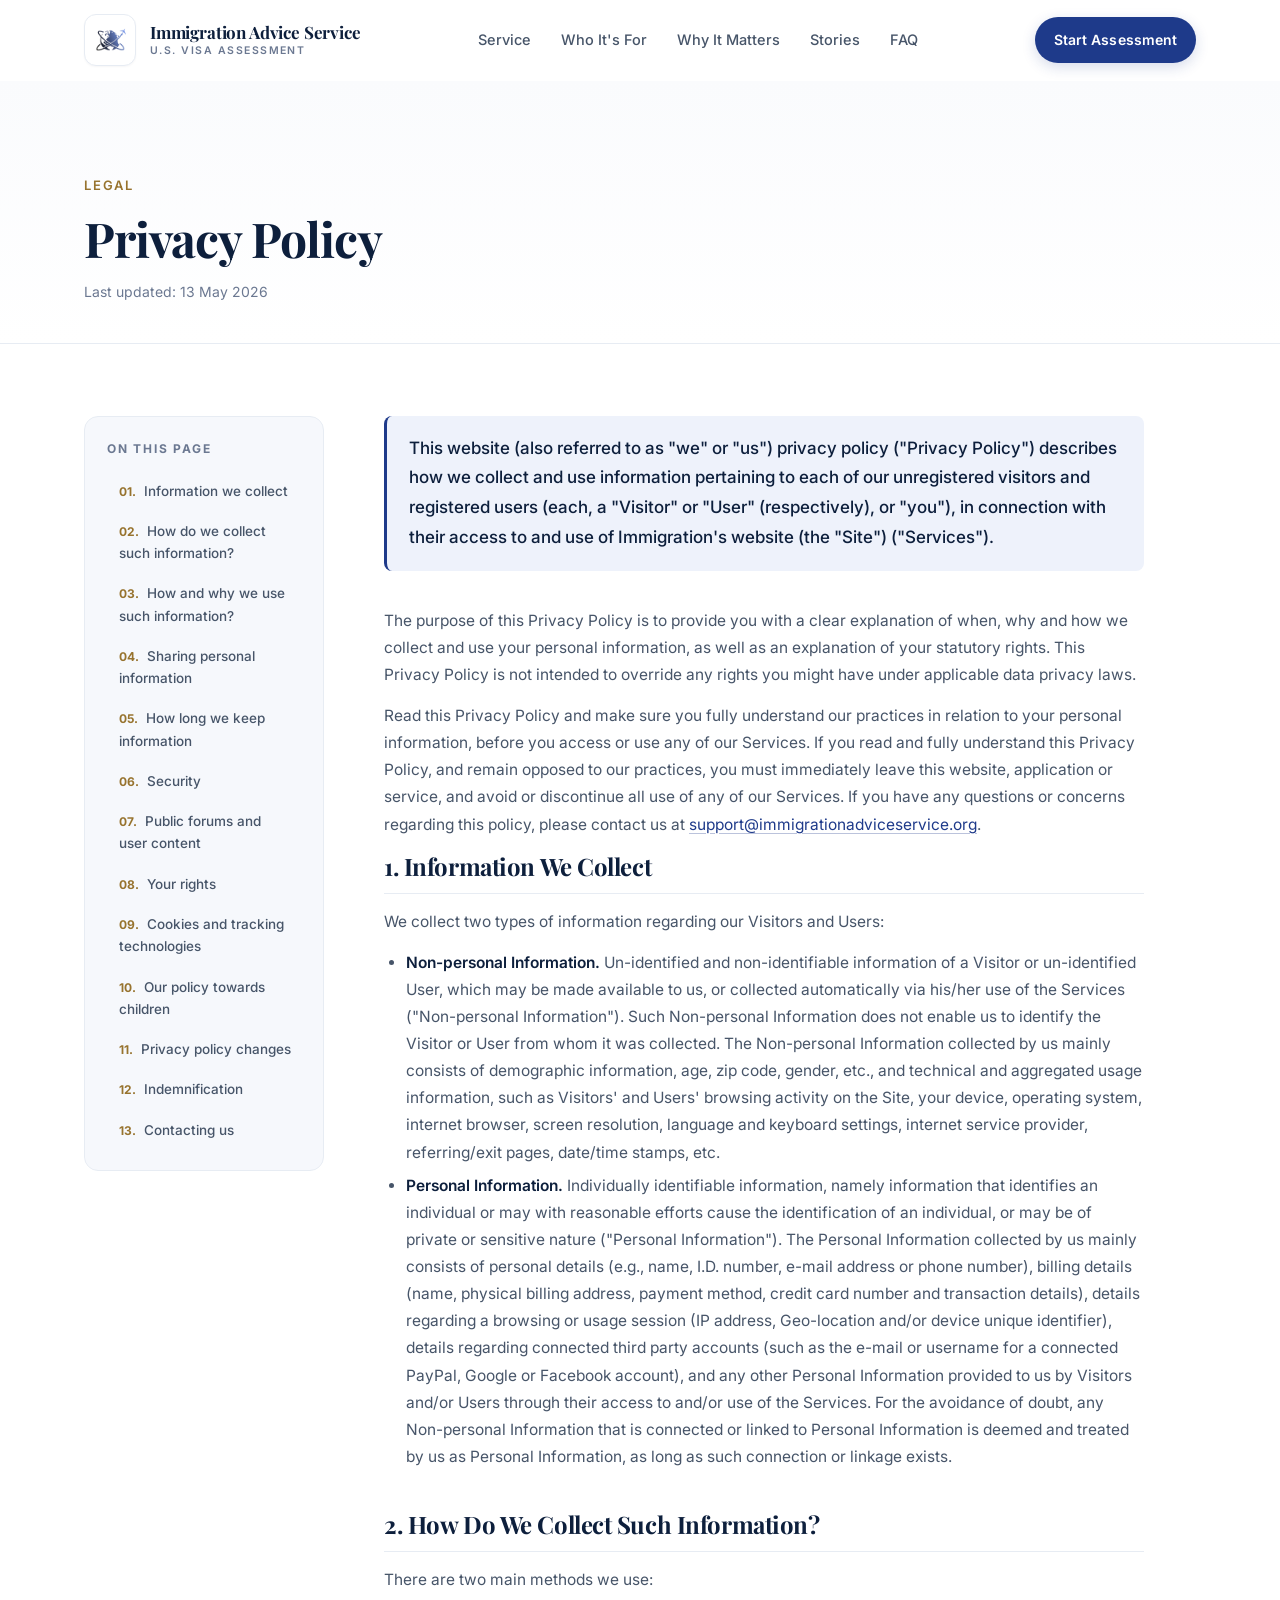
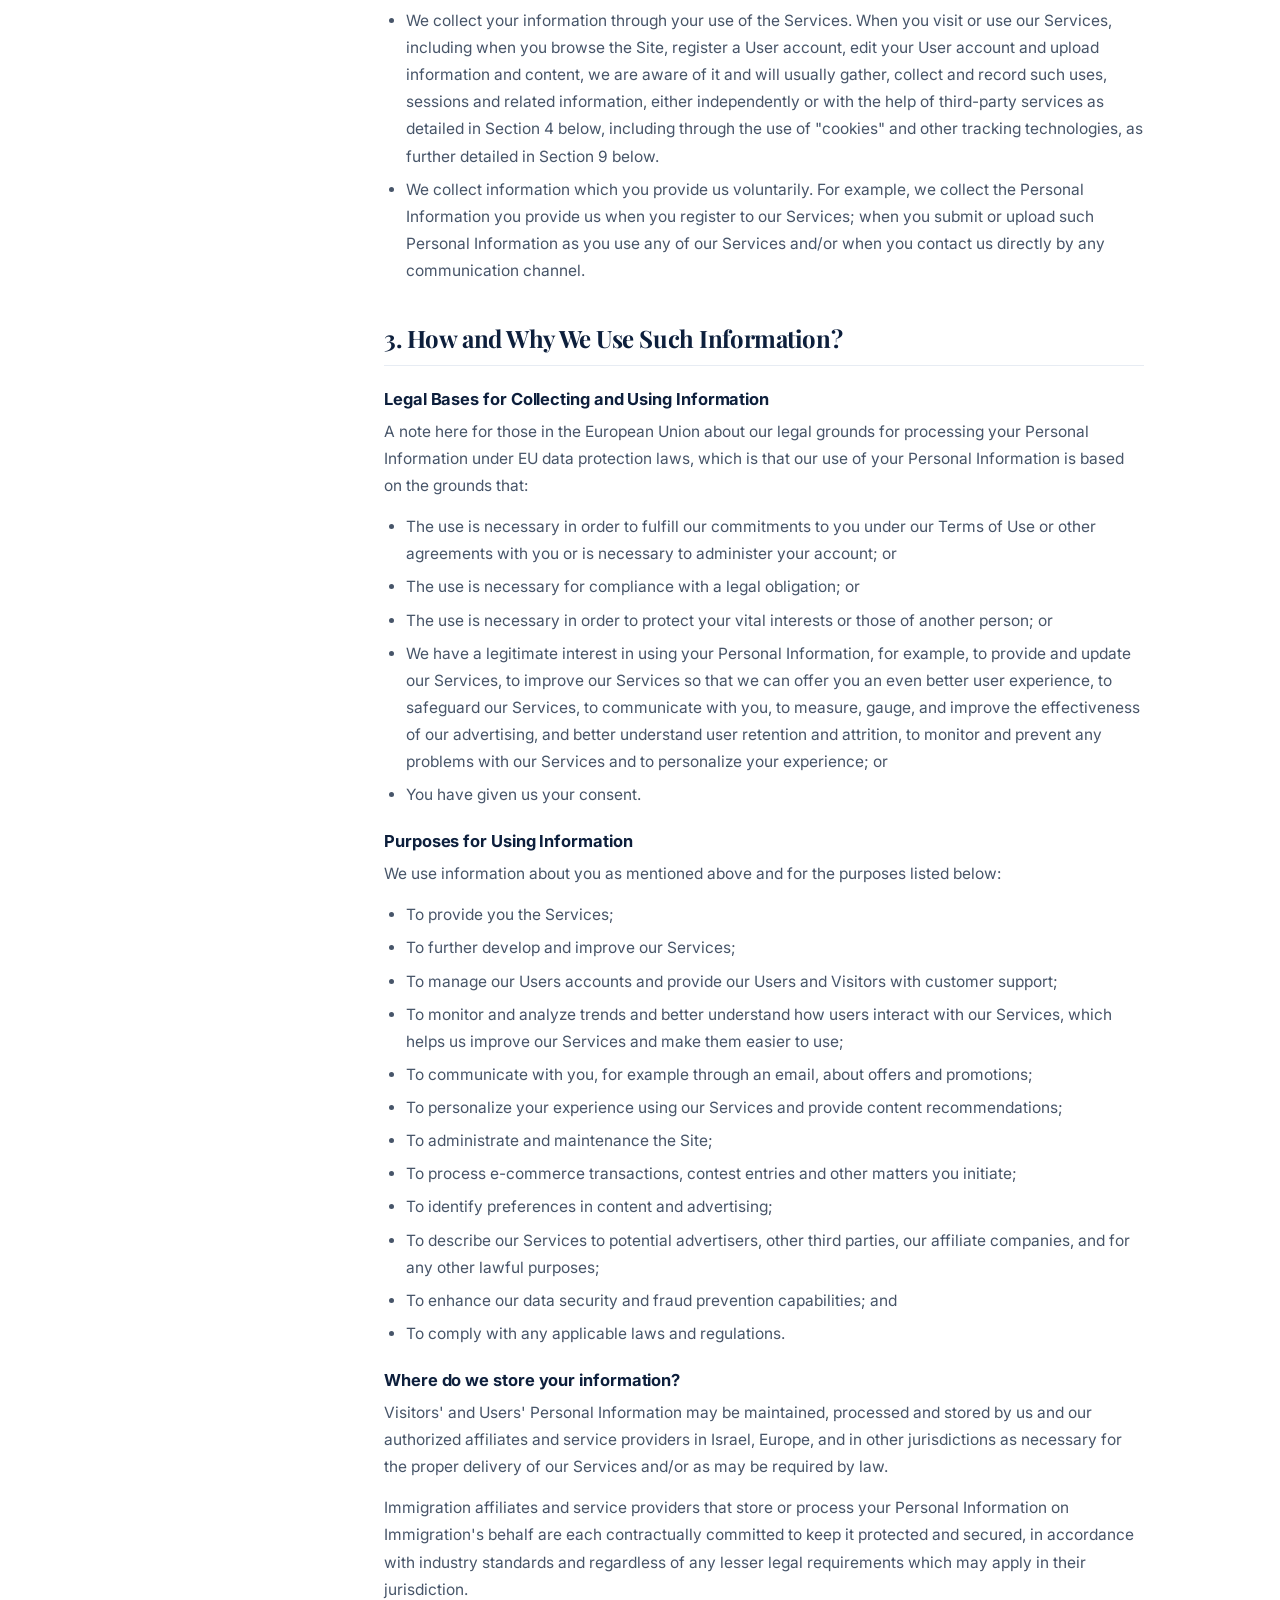
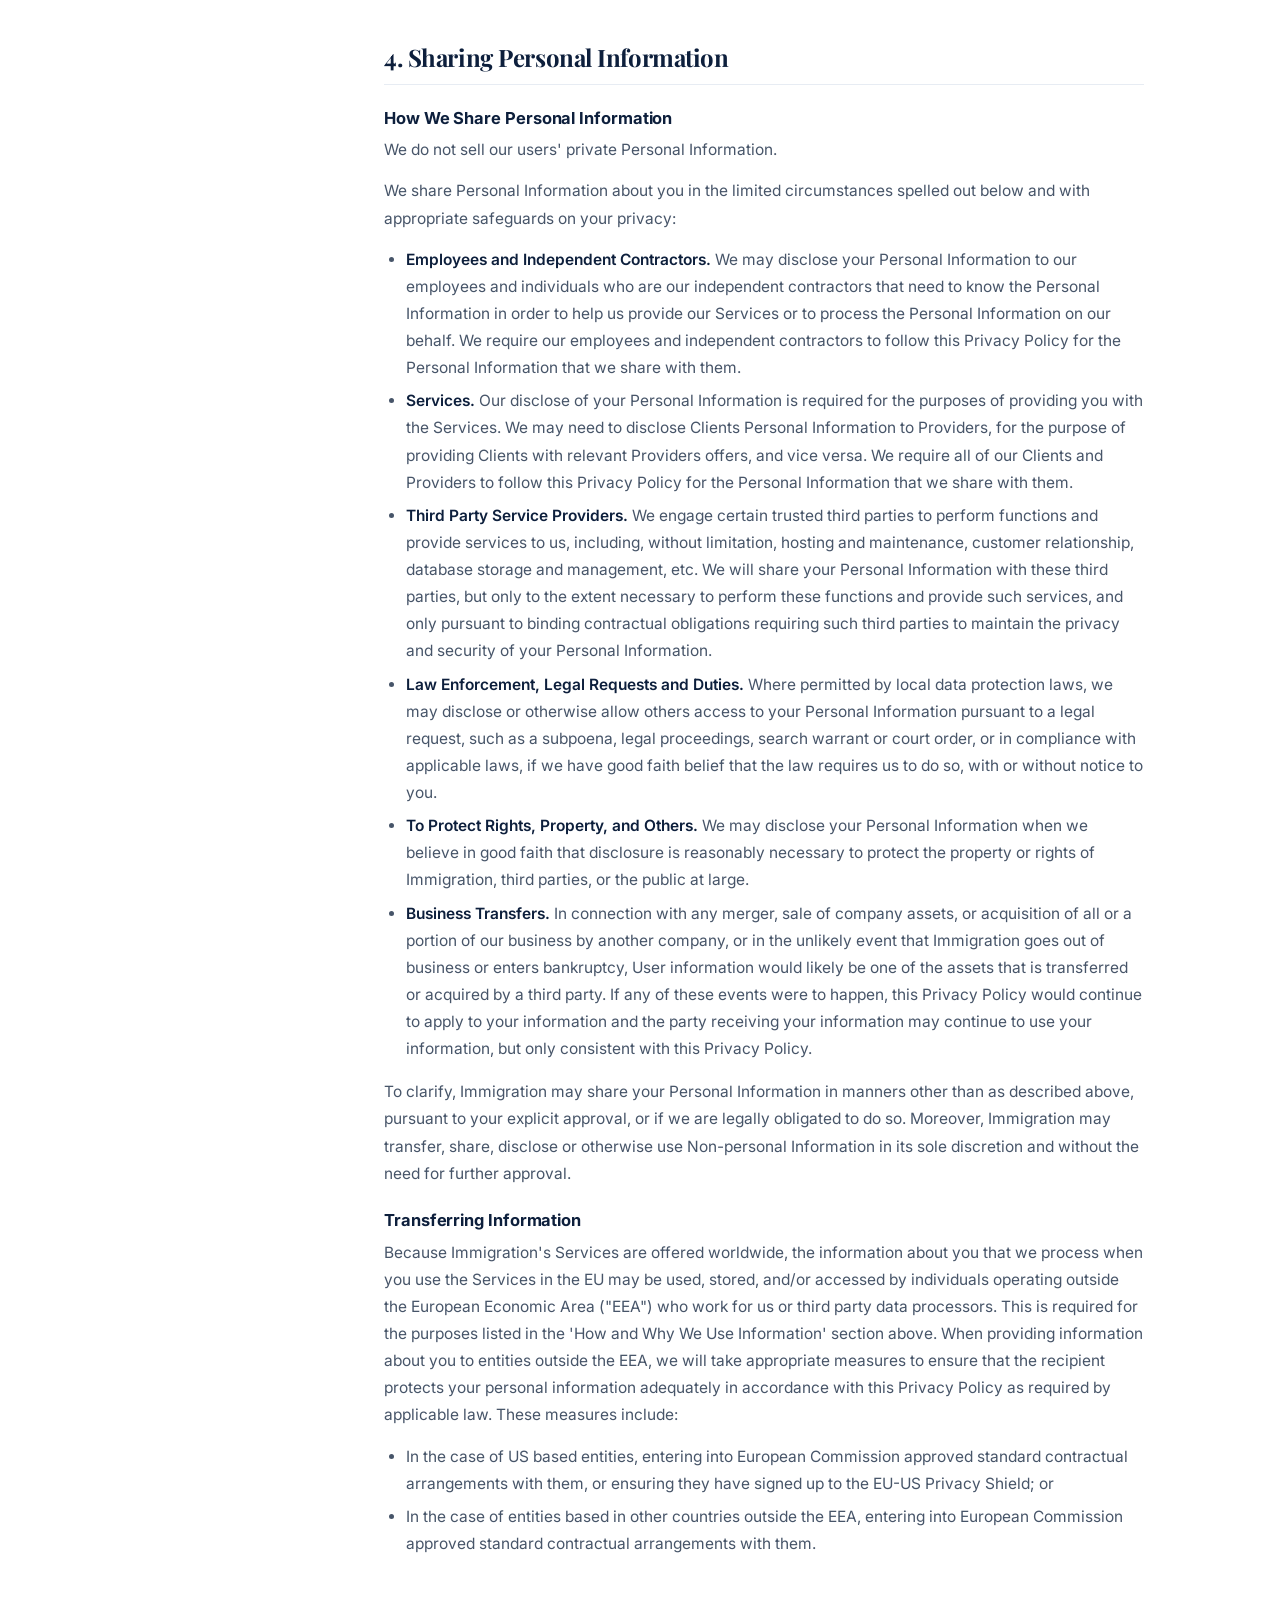
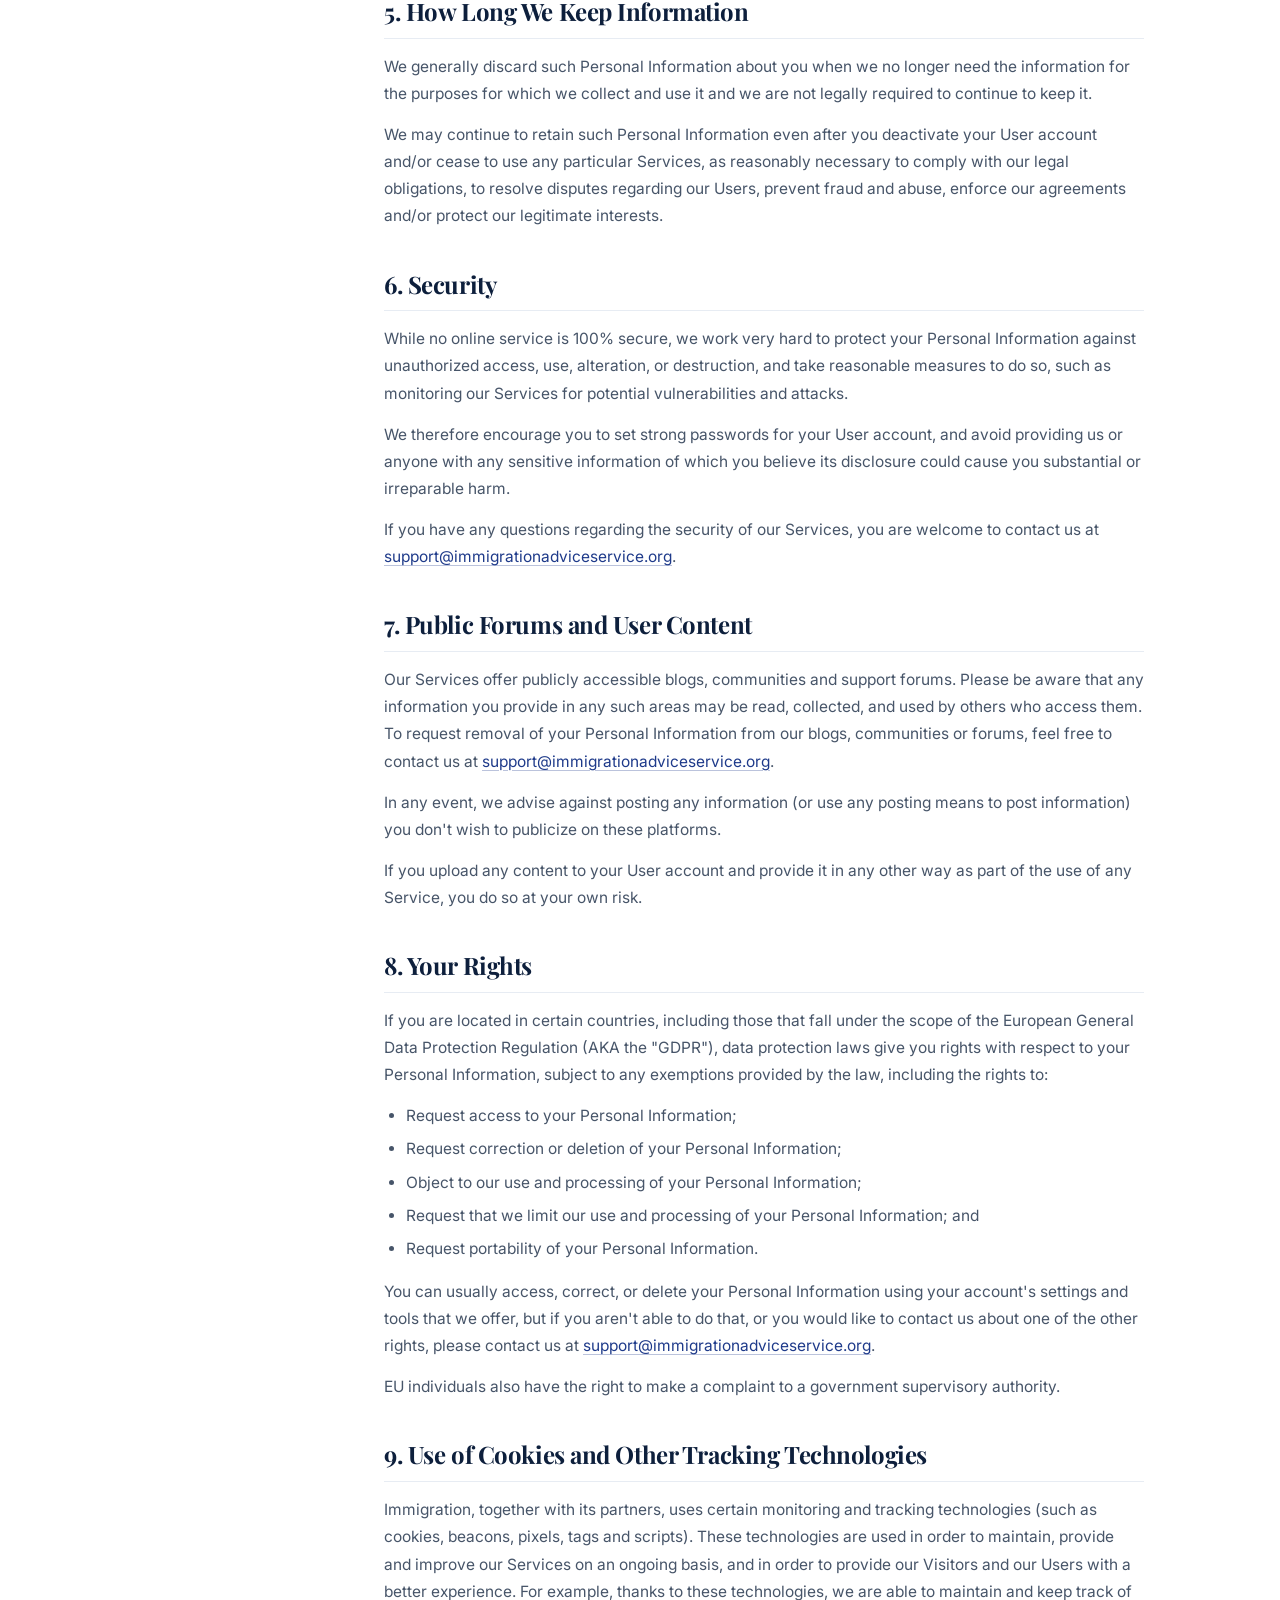
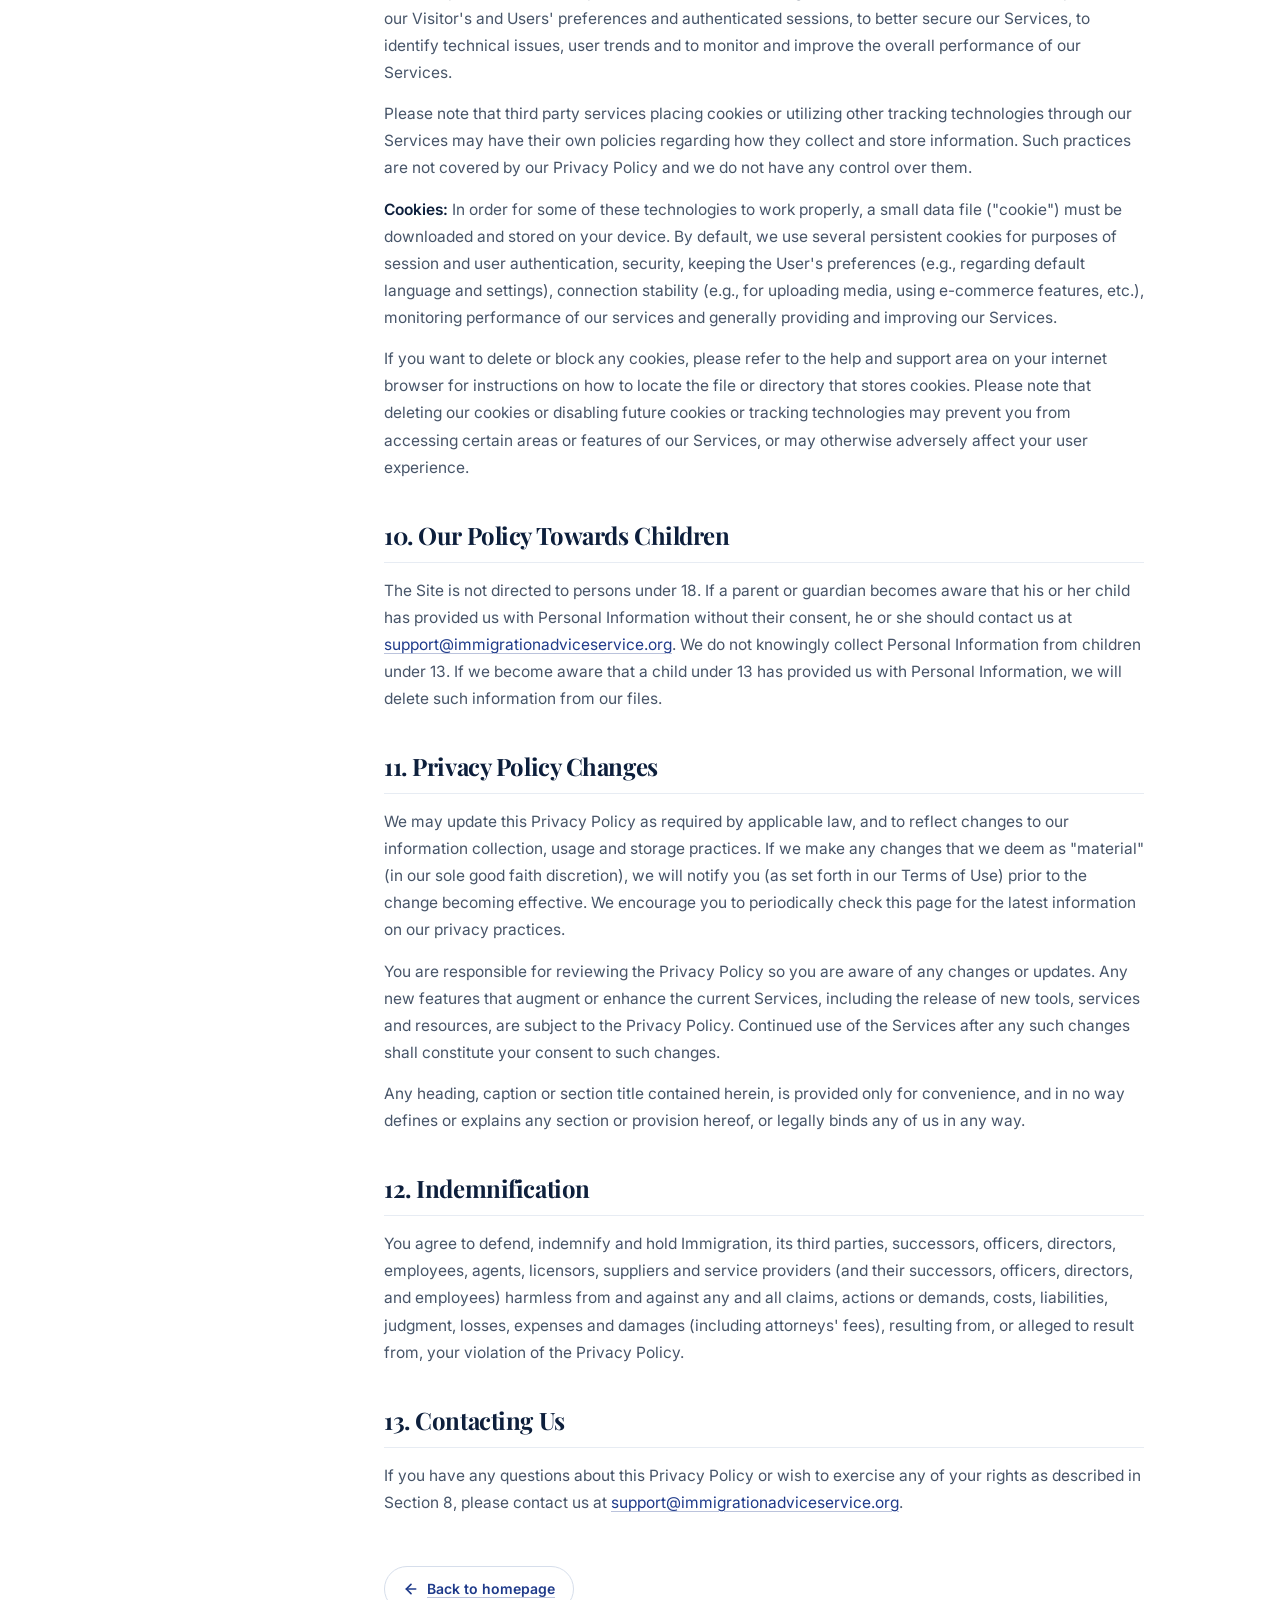
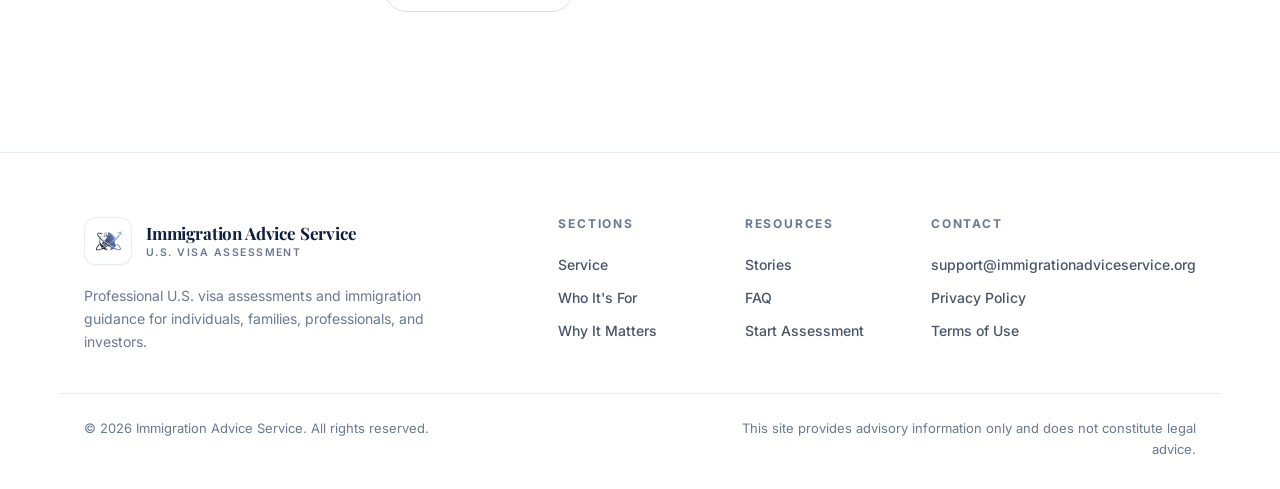
==== commit 575e1f1a: "Update site content and replace legal pages with official text - Hero card title now reads 'Visa Ass" ====
--- a/privacy.html
+++ b/privacy.html
@@ -5,7 +5,7 @@
   <meta name="viewport" content="width=device-width, initial-scale=1.0" />
   <meta name="theme-color" content="#0b2545" />
   <title>Privacy Policy — Immigration Advice Service</title>
-  <meta name="description" content="How Immigration Advice Service collects, uses, and protects personal data submitted through visa assessments and other site interactions." />
+  <meta name="description" content="How Immigration Advice Service collects, uses, and protects personal information through this website and our services." />
   <meta name="robots" content="index, follow" />
   <link rel="icon" type="image/png" href="logo.png" />
   <link rel="preconnect" href="https://fonts.googleapis.com" />
@@ -73,181 +73,171 @@
           <aside class="legal-toc" aria-label="Table of contents">
             <strong>On this page</strong>
             <ol>
-              <li><a href="#who-we-are">Who we are</a></li>
-              <li><a href="#what-we-collect">Information we collect</a></li>
-              <li><a href="#how-we-use">How we use your information</a></li>
-              <li><a href="#legal-basis">Legal basis (GDPR)</a></li>
-              <li><a href="#sharing">Sharing & processors</a></li>
-              <li><a href="#cookies">Cookies & tracking</a></li>
-              <li><a href="#retention">Data retention</a></li>
-              <li><a href="#security">Security</a></li>
-              <li><a href="#your-rights">Your rights</a></li>
-              <li><a href="#transfers">International transfers</a></li>
-              <li><a href="#children">Children's privacy</a></li>
-              <li><a href="#changes">Changes to this policy</a></li>
-              <li><a href="#contact">Contact us</a></li>
+              <li><a href="#s1">Information we collect</a></li>
+              <li><a href="#s2">How do we collect such information?</a></li>
+              <li><a href="#s3">How and why we use such information?</a></li>
+              <li><a href="#s4">Sharing personal information</a></li>
+              <li><a href="#s5">How long we keep information</a></li>
+              <li><a href="#s6">Security</a></li>
+              <li><a href="#s7">Public forums and user content</a></li>
+              <li><a href="#s8">Your rights</a></li>
+              <li><a href="#s9">Cookies and tracking technologies</a></li>
+              <li><a href="#s10">Our policy towards children</a></li>
+              <li><a href="#s11">Privacy policy changes</a></li>
+              <li><a href="#s12">Indemnification</a></li>
+              <li><a href="#s13">Contacting us</a></li>
             </ol>
           </aside>
 
           <article class="legal-content">
 
             <p class="lead-text">
-              This Privacy Policy explains how Immigration Advice Service ("we", "us", "our") collects, uses, shares, and protects personal information when you visit this website or submit a visa assessment. We take your privacy seriously and only collect what we need to evaluate your immigration options.
+              This website (also referred to as "we" or "us") privacy policy ("Privacy Policy") describes how we collect and use information pertaining to each of our unregistered visitors and registered users (each, a "Visitor" or "User" (respectively), or "you"), in connection with their access to and use of Immigration's website (the "Site") ("Services").
             </p>
 
-            <section id="who-we-are">
-              <h2>1. Who we are</h2>
-              <p>
-                Immigration Advice Service provides advisory visa assessments and immigration guidance to individuals, families, professionals, and investors interested in U.S. immigration pathways. For the purposes of data protection law (including the EU and UK General Data Protection Regulation), we act as the <strong>data controller</strong> of the personal information you submit through this site.
-              </p>
-              <p>
-                You can reach our team at <a href="mailto:support@immigrationadviceservice.org">support@immigrationadviceservice.org</a> for any privacy-related question.
-              </p>
-            </section>
-
-            <section id="what-we-collect">
-              <h2>2. Information we collect</h2>
-              <p>We collect personal information directly from you when you complete the Visa Assessment form, contact us by email, or otherwise interact with this website. The categories of information we may collect include:</p>
-
-              <h3>Identity & contact information</h3>
-              <ul>
-                <li>Full name</li>
-                <li>Email address and phone number</li>
-                <li>Country of residence and nationality</li>
-                <li>Date of birth or age range</li>
-              </ul>
-
-              <h3>Background information relevant to your visa assessment</h3>
-              <ul>
-                <li>Education and professional qualifications</li>
-                <li>Work experience and employment history</li>
-                <li>Business or investment background (where relevant)</li>
-                <li>Family status (spouse, dependents)</li>
-                <li>Immigration goals and timing preferences</li>
-                <li>Any prior visa applications, refusals, or immigration history you choose to share</li>
-              </ul>
-
-              <h3>Technical information</h3>
-              <ul>
-                <li>IP address, browser type, device type, operating system</li>
-                <li>Pages viewed, referring URL, time spent on the site</li>
-                <li>Cookie identifiers and similar technologies (see <a href="#cookies">Cookies</a>)</li>
-              </ul>
-
-              <div class="callout">
-                We do not knowingly collect sensitive personal data (such as health, religion, or political views). Please do not submit such information through our forms or messages unless it is strictly relevant to your immigration question.
-              </div>
-            </section>
-
-            <section id="how-we-use">
-              <h2>3. How we use your information</h2>
-              <p>We process your personal information for the following purposes:</p>
-              <ul>
-                <li><strong>Visa Assessment.</strong> To review your profile and provide a personalized evaluation of suitable U.S. visa options.</li>
-                <li><strong>Communication.</strong> To respond to inquiries, send your assessment results, schedule consultations, and follow up on your file.</li>
-                <li><strong>Service delivery.</strong> If you proceed with immigration support, to manage your engagement, file preparation, and related tasks.</li>
-                <li><strong>Site operation and security.</strong> To run, maintain, and secure the website, prevent abuse, and analyze traffic.</li>
-                <li><strong>Legal compliance.</strong> To comply with applicable legal, regulatory, and reporting obligations.</li>
-                <li><strong>Marketing (only with your consent).</strong> To send relevant updates or content where you have opted in. You can unsubscribe at any time.</li>
-              </ul>
-            </section>
-
-            <section id="legal-basis">
-              <h2>4. Legal basis for processing (GDPR / UK GDPR)</h2>
-              <p>If you are located in the European Economic Area, the United Kingdom, or another jurisdiction with similar laws, we rely on the following legal bases:</p>
-              <table>
-                <thead>
-                  <tr><th>Activity</th><th>Legal basis</th></tr>
-                </thead>
-                <tbody>
-                  <tr><td>Performing your Visa Assessment after you submit the form</td><td>Steps prior to entering a contract, and your consent</td></tr>
-                  <tr><td>Responding to your inquiries</td><td>Legitimate interest in helping prospective clients</td></tr>
-                  <tr><td>Providing engaged immigration services</td><td>Performance of a contract with you</td></tr>
-                  <tr><td>Marketing emails (where applicable)</td><td>Your consent — withdrawable at any time</td></tr>
-                  <tr><td>Compliance with law and record-keeping</td><td>Legal obligation</td></tr>
-                  <tr><td>Securing the website and preventing fraud</td><td>Legitimate interest in protecting our service</td></tr>
-                </tbody>
-              </table>
-            </section>
-
-            <section id="sharing">
-              <h2>5. Sharing and third-party processors</h2>
-              <p>We do not sell your personal information. We share it only with trusted service providers acting on our instructions and bound by appropriate confidentiality and data-protection commitments. These currently include:</p>
-              <ul>
-                <li><strong>Typeform</strong> — to collect and store your Visa Assessment responses. See the <a href="https://www.typeform.com/privacy-policy/" target="_blank" rel="noopener">Typeform Privacy Policy</a>.</li>
-                <li><strong>Hosting & infrastructure</strong> — to deliver and maintain this website on secure cloud infrastructure.</li>
-                <li><strong>Email and communication tools</strong> — to send and receive correspondence related to your assessment.</li>
-                <li><strong>Analytics</strong> — where used, to understand site usage in aggregate form.</li>
-              </ul>
-              <p>We may also disclose information when required by law, court order, or regulatory authority, or where necessary to protect our rights, your safety, or the safety of others.</p>
-            </section>
-
-            <section id="cookies">
-              <h2>6. Cookies and tracking</h2>
-              <p>This website uses a minimal set of cookies and similar technologies, including:</p>
-              <ul>
-                <li><strong>Essential cookies</strong> required for the site to function correctly.</li>
-                <li><strong>Embedded Typeform components</strong> may set cookies in your browser when you open the assessment form.</li>
-                <li><strong>Analytics cookies</strong> (where active) help us understand which pages are viewed most. These are loaded only with your consent where required.</li>
-              </ul>
-              <p>You can control or block cookies through your browser settings. Blocking essential cookies may impair certain features of the site.</p>
-            </section>
-
-            <section id="retention">
-              <h2>7. Data retention</h2>
-              <p>We retain personal information only for as long as needed to fulfill the purpose for which it was collected, or as required by law:</p>
-              <ul>
-                <li><strong>Assessment leads</strong> — typically up to 24 months from your last interaction, unless you ask us to delete the data sooner.</li>
-                <li><strong>Engaged clients</strong> — for the duration of the engagement plus the period required by applicable law and professional record-keeping standards.</li>
-                <li><strong>Marketing data</strong> — until you withdraw consent.</li>
-                <li><strong>Technical logs</strong> — for a short rolling period for security and diagnostics.</li>
-              </ul>
-            </section>
-
-            <section id="security">
-              <h2>8. Security</h2>
-              <p>We use reasonable administrative, technical, and organizational measures to protect personal information against loss, misuse, unauthorized access, disclosure, or alteration. These include encrypted connections (HTTPS/TLS), access controls, and trusted processors. No method of transmission or storage is 100% secure; we cannot guarantee absolute security but commit to addressing incidents promptly.</p>
-            </section>
-
-            <section id="your-rights">
-              <h2>9. Your rights</h2>
-              <p>Depending on where you live, you may have the following rights regarding your personal information:</p>
-              <ul>
-                <li><strong>Access</strong> — request a copy of the data we hold about you.</li>
-                <li><strong>Rectification</strong> — ask us to correct inaccurate or incomplete data.</li>
-                <li><strong>Erasure</strong> — ask us to delete your data ("right to be forgotten").</li>
-                <li><strong>Restriction</strong> — ask us to limit how we process your data.</li>
-                <li><strong>Portability</strong> — receive your data in a structured, commonly used format.</li>
-                <li><strong>Objection</strong> — object to processing based on legitimate interests or direct marketing.</li>
-                <li><strong>Withdraw consent</strong> — at any time, where processing relies on consent.</li>
-                <li><strong>Complaint</strong> — lodge a complaint with your local data protection authority.</li>
-              </ul>
-              <p>To exercise any of these rights, email <a href="mailto:support@immigrationadviceservice.org">support@immigrationadviceservice.org</a>. We will respond within the timeframes required by applicable law (generally within one month).</p>
-              <p>California residents have additional rights under the CCPA/CPRA, including the right to know, delete, correct, and opt out of any "sale" or "sharing" of personal information. We do not sell personal information.</p>
-            </section>
-
-            <section id="transfers">
-              <h2>10. International data transfers</h2>
-              <p>We and our processors may store and process information in countries outside your country of residence, including the United States and the European Union. Where personal data is transferred outside the EEA or the UK, we rely on appropriate safeguards such as Standard Contractual Clauses or equivalent mechanisms to ensure adequate protection.</p>
-            </section>
-
-            <section id="children">
-              <h2>11. Children's privacy</h2>
-              <p>Our services are intended for adults aged 18 and over. We do not knowingly collect personal information from children. If you believe a child has provided us with personal data, please contact us so we can take appropriate action.</p>
-            </section>
-
-            <section id="changes">
-              <h2>12. Changes to this policy</h2>
-              <p>We may update this Privacy Policy from time to time to reflect changes in our practices, technology, legal requirements, or for other operational reasons. The "Last updated" date at the top of this page indicates when the policy was last revised. Material changes will be highlighted clearly.</p>
-            </section>
-
-            <section id="contact">
-              <h2>13. Contact us</h2>
-              <p>If you have any questions about this Privacy Policy or how we handle your personal information, contact us at:</p>
-              <p>
-                <strong>Immigration Advice Service</strong><br />
-                Email: <a href="mailto:support@immigrationadviceservice.org">support@immigrationadviceservice.org</a>
-              </p>
+            <p>The purpose of this Privacy Policy is to provide you with a clear explanation of when, why and how we collect and use your personal information, as well as an explanation of your statutory rights. This Privacy Policy is not intended to override any rights you might have under applicable data privacy laws.</p>
+
+            <p>Read this Privacy Policy and make sure you fully understand our practices in relation to your personal information, before you access or use any of our Services. If you read and fully understand this Privacy Policy, and remain opposed to our practices, you must immediately leave this website, application or service, and avoid or discontinue all use of any of our Services. If you have any questions or concerns regarding this policy, please contact us at <a href="mailto:support@immigrationadviceservice.org">support@immigrationadviceservice.org</a>.</p>
+
+            <section id="s1">
+              <h2>1. Information We Collect</h2>
+              <p>We collect two types of information regarding our Visitors and Users:</p>
+              <ul>
+                <li><strong>Non-personal Information.</strong> Un-identified and non-identifiable information of a Visitor or un-identified User, which may be made available to us, or collected automatically via his/her use of the Services ("Non-personal Information"). Such Non-personal Information does not enable us to identify the Visitor or User from whom it was collected. The Non-personal Information collected by us mainly consists of demographic information, age, zip code, gender, etc., and technical and aggregated usage information, such as Visitors' and Users' browsing activity on the Site, your device, operating system, internet browser, screen resolution, language and keyboard settings, internet service provider, referring/exit pages, date/time stamps, etc.</li>
+                <li><strong>Personal Information.</strong> Individually identifiable information, namely information that identifies an individual or may with reasonable efforts cause the identification of an individual, or may be of private or sensitive nature ("Personal Information"). The Personal Information collected by us mainly consists of personal details (e.g., name, I.D. number, e-mail address or phone number), billing details (name, physical billing address, payment method, credit card number and transaction details), details regarding a browsing or usage session (IP address, Geo-location and/or device unique identifier), details regarding connected third party accounts (such as the e-mail or username for a connected PayPal, Google or Facebook account), and any other Personal Information provided to us by Visitors and/or Users through their access to and/or use of the Services. For the avoidance of doubt, any Non-personal Information that is connected or linked to Personal Information is deemed and treated by us as Personal Information, as long as such connection or linkage exists.</li>
+              </ul>
+            </section>
+
+            <section id="s2">
+              <h2>2. How Do We Collect Such Information?</h2>
+              <p>There are two main methods we use:</p>
+              <ul>
+                <li>We collect your information through your use of the Services. When you visit or use our Services, including when you browse the Site, register a User account, edit your User account and upload information and content, we are aware of it and will usually gather, collect and record such uses, sessions and related information, either independently or with the help of third-party services as detailed in Section 4 below, including through the use of "cookies" and other tracking technologies, as further detailed in Section 9 below.</li>
+                <li>We collect information which you provide us voluntarily. For example, we collect the Personal Information you provide us when you register to our Services; when you submit or upload such Personal Information as you use any of our Services and/or when you contact us directly by any communication channel.</li>
+              </ul>
+            </section>
+
+            <section id="s3">
+              <h2>3. How and Why We Use Such Information?</h2>
+
+              <h3>Legal Bases for Collecting and Using Information</h3>
+              <p>A note here for those in the European Union about our legal grounds for processing your Personal Information under EU data protection laws, which is that our use of your Personal Information is based on the grounds that:</p>
+              <ul>
+                <li>The use is necessary in order to fulfill our commitments to you under our Terms of Use or other agreements with you or is necessary to administer your account; or</li>
+                <li>The use is necessary for compliance with a legal obligation; or</li>
+                <li>The use is necessary in order to protect your vital interests or those of another person; or</li>
+                <li>We have a legitimate interest in using your Personal Information, for example, to provide and update our Services, to improve our Services so that we can offer you an even better user experience, to safeguard our Services, to communicate with you, to measure, gauge, and improve the effectiveness of our advertising, and better understand user retention and attrition, to monitor and prevent any problems with our Services and to personalize your experience; or</li>
+                <li>You have given us your consent.</li>
+              </ul>
+
+              <h3>Purposes for Using Information</h3>
+              <p>We use information about you as mentioned above and for the purposes listed below:</p>
+              <ul>
+                <li>To provide you the Services;</li>
+                <li>To further develop and improve our Services;</li>
+                <li>To manage our Users accounts and provide our Users and Visitors with customer support;</li>
+                <li>To monitor and analyze trends and better understand how users interact with our Services, which helps us improve our Services and make them easier to use;</li>
+                <li>To communicate with you, for example through an email, about offers and promotions;</li>
+                <li>To personalize your experience using our Services and provide content recommendations;</li>
+                <li>To administrate and maintenance the Site;</li>
+                <li>To process e-commerce transactions, contest entries and other matters you initiate;</li>
+                <li>To identify preferences in content and advertising;</li>
+                <li>To describe our Services to potential advertisers, other third parties, our affiliate companies, and for any other lawful purposes;</li>
+                <li>To enhance our data security and fraud prevention capabilities; and</li>
+                <li>To comply with any applicable laws and regulations.</li>
+              </ul>
+
+              <h3>Where do we store your information?</h3>
+              <p>Visitors' and Users' Personal Information may be maintained, processed and stored by us and our authorized affiliates and service providers in Israel, Europe, and in other jurisdictions as necessary for the proper delivery of our Services and/or as may be required by law.</p>
+              <p>Immigration affiliates and service providers that store or process your Personal Information on Immigration's behalf are each contractually committed to keep it protected and secured, in accordance with industry standards and regardless of any lesser legal requirements which may apply in their jurisdiction.</p>
+            </section>
+
+            <section id="s4">
+              <h2>4. Sharing Personal Information</h2>
+
+              <h3>How We Share Personal Information</h3>
+              <p>We do not sell our users' private Personal Information.</p>
+              <p>We share Personal Information about you in the limited circumstances spelled out below and with appropriate safeguards on your privacy:</p>
+              <ul>
+                <li><strong>Employees and Independent Contractors.</strong> We may disclose your Personal Information to our employees and individuals who are our independent contractors that need to know the Personal Information in order to help us provide our Services or to process the Personal Information on our behalf. We require our employees and independent contractors to follow this Privacy Policy for the Personal Information that we share with them.</li>
+                <li><strong>Services.</strong> Our disclose of your Personal Information is required for the purposes of providing you with the Services. We may need to disclose Clients Personal Information to Providers, for the purpose of providing Clients with relevant Providers offers, and vice versa. We require all of our Clients and Providers to follow this Privacy Policy for the Personal Information that we share with them.</li>
+                <li><strong>Third Party Service Providers.</strong> We engage certain trusted third parties to perform functions and provide services to us, including, without limitation, hosting and maintenance, customer relationship, database storage and management, etc. We will share your Personal Information with these third parties, but only to the extent necessary to perform these functions and provide such services, and only pursuant to binding contractual obligations requiring such third parties to maintain the privacy and security of your Personal Information.</li>
+                <li><strong>Law Enforcement, Legal Requests and Duties.</strong> Where permitted by local data protection laws, we may disclose or otherwise allow others access to your Personal Information pursuant to a legal request, such as a subpoena, legal proceedings, search warrant or court order, or in compliance with applicable laws, if we have good faith belief that the law requires us to do so, with or without notice to you.</li>
+                <li><strong>To Protect Rights, Property, and Others.</strong> We may disclose your Personal Information when we believe in good faith that disclosure is reasonably necessary to protect the property or rights of Immigration, third parties, or the public at large.</li>
+                <li><strong>Business Transfers.</strong> In connection with any merger, sale of company assets, or acquisition of all or a portion of our business by another company, or in the unlikely event that Immigration goes out of business or enters bankruptcy, User information would likely be one of the assets that is transferred or acquired by a third party. If any of these events were to happen, this Privacy Policy would continue to apply to your information and the party receiving your information may continue to use your information, but only consistent with this Privacy Policy.</li>
+              </ul>
+              <p>To clarify, Immigration may share your Personal Information in manners other than as described above, pursuant to your explicit approval, or if we are legally obligated to do so. Moreover, Immigration may transfer, share, disclose or otherwise use Non-personal Information in its sole discretion and without the need for further approval.</p>
+
+              <h3>Transferring Information</h3>
+              <p>Because Immigration's Services are offered worldwide, the information about you that we process when you use the Services in the EU may be used, stored, and/or accessed by individuals operating outside the European Economic Area ("EEA") who work for us or third party data processors. This is required for the purposes listed in the 'How and Why We Use Information' section above. When providing information about you to entities outside the EEA, we will take appropriate measures to ensure that the recipient protects your personal information adequately in accordance with this Privacy Policy as required by applicable law. These measures include:</p>
+              <ul>
+                <li>In the case of US based entities, entering into European Commission approved standard contractual arrangements with them, or ensuring they have signed up to the EU-US Privacy Shield; or</li>
+                <li>In the case of entities based in other countries outside the EEA, entering into European Commission approved standard contractual arrangements with them.</li>
+              </ul>
+            </section>
+
+            <section id="s5">
+              <h2>5. How Long We Keep Information</h2>
+              <p>We generally discard such Personal Information about you when we no longer need the information for the purposes for which we collect and use it and we are not legally required to continue to keep it.</p>
+              <p>We may continue to retain such Personal Information even after you deactivate your User account and/or cease to use any particular Services, as reasonably necessary to comply with our legal obligations, to resolve disputes regarding our Users, prevent fraud and abuse, enforce our agreements and/or protect our legitimate interests.</p>
+            </section>
+
+            <section id="s6">
+              <h2>6. Security</h2>
+              <p>While no online service is 100% secure, we work very hard to protect your Personal Information against unauthorized access, use, alteration, or destruction, and take reasonable measures to do so, such as monitoring our Services for potential vulnerabilities and attacks.</p>
+              <p>We therefore encourage you to set strong passwords for your User account, and avoid providing us or anyone with any sensitive information of which you believe its disclosure could cause you substantial or irreparable harm.</p>
+              <p>If you have any questions regarding the security of our Services, you are welcome to contact us at <a href="mailto:support@immigrationadviceservice.org">support@immigrationadviceservice.org</a>.</p>
+            </section>
+
+            <section id="s7">
+              <h2>7. Public Forums and User Content</h2>
+              <p>Our Services offer publicly accessible blogs, communities and support forums. Please be aware that any information you provide in any such areas may be read, collected, and used by others who access them. To request removal of your Personal Information from our blogs, communities or forums, feel free to contact us at <a href="mailto:support@immigrationadviceservice.org">support@immigrationadviceservice.org</a>.</p>
+              <p>In any event, we advise against posting any information (or use any posting means to post information) you don't wish to publicize on these platforms.</p>
+              <p>If you upload any content to your User account and provide it in any other way as part of the use of any Service, you do so at your own risk.</p>
+            </section>
+
+            <section id="s8">
+              <h2>8. Your Rights</h2>
+              <p>If you are located in certain countries, including those that fall under the scope of the European General Data Protection Regulation (AKA the "GDPR"), data protection laws give you rights with respect to your Personal Information, subject to any exemptions provided by the law, including the rights to:</p>
+              <ul>
+                <li>Request access to your Personal Information;</li>
+                <li>Request correction or deletion of your Personal Information;</li>
+                <li>Object to our use and processing of your Personal Information;</li>
+                <li>Request that we limit our use and processing of your Personal Information; and</li>
+                <li>Request portability of your Personal Information.</li>
+              </ul>
+              <p>You can usually access, correct, or delete your Personal Information using your account's settings and tools that we offer, but if you aren't able to do that, or you would like to contact us about one of the other rights, please contact us at <a href="mailto:support@immigrationadviceservice.org">support@immigrationadviceservice.org</a>.</p>
+              <p>EU individuals also have the right to make a complaint to a government supervisory authority.</p>
+            </section>
+
+            <section id="s9">
+              <h2>9. Use of Cookies and Other Tracking Technologies</h2>
+              <p>Immigration, together with its partners, uses certain monitoring and tracking technologies (such as cookies, beacons, pixels, tags and scripts). These technologies are used in order to maintain, provide and improve our Services on an ongoing basis, and in order to provide our Visitors and our Users with a better experience. For example, thanks to these technologies, we are able to maintain and keep track of our Visitor's and Users' preferences and authenticated sessions, to better secure our Services, to identify technical issues, user trends and to monitor and improve the overall performance of our Services.</p>
+              <p>Please note that third party services placing cookies or utilizing other tracking technologies through our Services may have their own policies regarding how they collect and store information. Such practices are not covered by our Privacy Policy and we do not have any control over them.</p>
+              <p><strong>Cookies:</strong> In order for some of these technologies to work properly, a small data file ("cookie") must be downloaded and stored on your device. By default, we use several persistent cookies for purposes of session and user authentication, security, keeping the User's preferences (e.g., regarding default language and settings), connection stability (e.g., for uploading media, using e-commerce features, etc.), monitoring performance of our services and generally providing and improving our Services.</p>
+              <p>If you want to delete or block any cookies, please refer to the help and support area on your internet browser for instructions on how to locate the file or directory that stores cookies. Please note that deleting our cookies or disabling future cookies or tracking technologies may prevent you from accessing certain areas or features of our Services, or may otherwise adversely affect your user experience.</p>
+            </section>
+
+            <section id="s10">
+              <h2>10. Our Policy Towards Children</h2>
+              <p>The Site is not directed to persons under 18. If a parent or guardian becomes aware that his or her child has provided us with Personal Information without their consent, he or she should contact us at <a href="mailto:support@immigrationadviceservice.org">support@immigrationadviceservice.org</a>. We do not knowingly collect Personal Information from children under 13. If we become aware that a child under 13 has provided us with Personal Information, we will delete such information from our files.</p>
+            </section>
+
+            <section id="s11">
+              <h2>11. Privacy Policy Changes</h2>
+              <p>We may update this Privacy Policy as required by applicable law, and to reflect changes to our information collection, usage and storage practices. If we make any changes that we deem as "material" (in our sole good faith discretion), we will notify you (as set forth in our Terms of Use) prior to the change becoming effective. We encourage you to periodically check this page for the latest information on our privacy practices.</p>
+              <p>You are responsible for reviewing the Privacy Policy so you are aware of any changes or updates. Any new features that augment or enhance the current Services, including the release of new tools, services and resources, are subject to the Privacy Policy. Continued use of the Services after any such changes shall constitute your consent to such changes.</p>
+              <p>Any heading, caption or section title contained herein, is provided only for convenience, and in no way defines or explains any section or provision hereof, or legally binds any of us in any way.</p>
+            </section>
+
+            <section id="s12">
+              <h2>12. Indemnification</h2>
+              <p>You agree to defend, indemnify and hold Immigration, its third parties, successors, officers, directors, employees, agents, licensors, suppliers and service providers (and their successors, officers, directors, and employees) harmless from and against any and all claims, actions or demands, costs, liabilities, judgment, losses, expenses and damages (including attorneys' fees), resulting from, or alleged to result from, your violation of the Privacy Policy.</p>
+            </section>
+
+            <section id="s13">
+              <h2>13. Contacting Us</h2>
+              <p>If you have any questions about this Privacy Policy or wish to exercise any of your rights as described in Section 8, please contact us at <a href="mailto:support@immigrationadviceservice.org">support@immigrationadviceservice.org</a>.</p>
               <a href="index.html" class="legal-back">
                 <svg width="16" height="16" viewBox="0 0 24 24" fill="none" stroke="currentColor" stroke-width="2.5" stroke-linecap="round" stroke-linejoin="round"><path d="M19 12H5"/><path d="m12 19-7-7 7-7"/></svg>
                 Back to homepage
@@ -294,7 +284,7 @@
           <h4>Contact</h4>
           <a href="mailto:support@immigrationadviceservice.org">support@immigrationadviceservice.org</a>
           <a href="privacy.html">Privacy Policy</a>
-          <a href="terms.html">Terms of Service</a>
+          <a href="terms.html">Terms of Use</a>
         </div>
       </div>
     </div>
--- a/styles.css
+++ b/styles.css
@@ -524,6 +524,23 @@
   line-height: 1.6;
 }
 .col-text .btn { margin-top: 12px; }
+
+.callout-note {
+  padding: 16px 20px;
+  background: var(--primary-50);
+  border-left: 3px solid var(--primary);
+  border-radius: 8px;
+  font-size: 15px;
+  color: var(--text);
+  margin: 22px 0 26px;
+  line-height: 1.6;
+}
+.callout-note strong {
+  display: inline;
+  color: var(--primary);
+  font-weight: 700;
+  margin-right: 4px;
+}
 
 /* Process steps */
 .process-steps {
